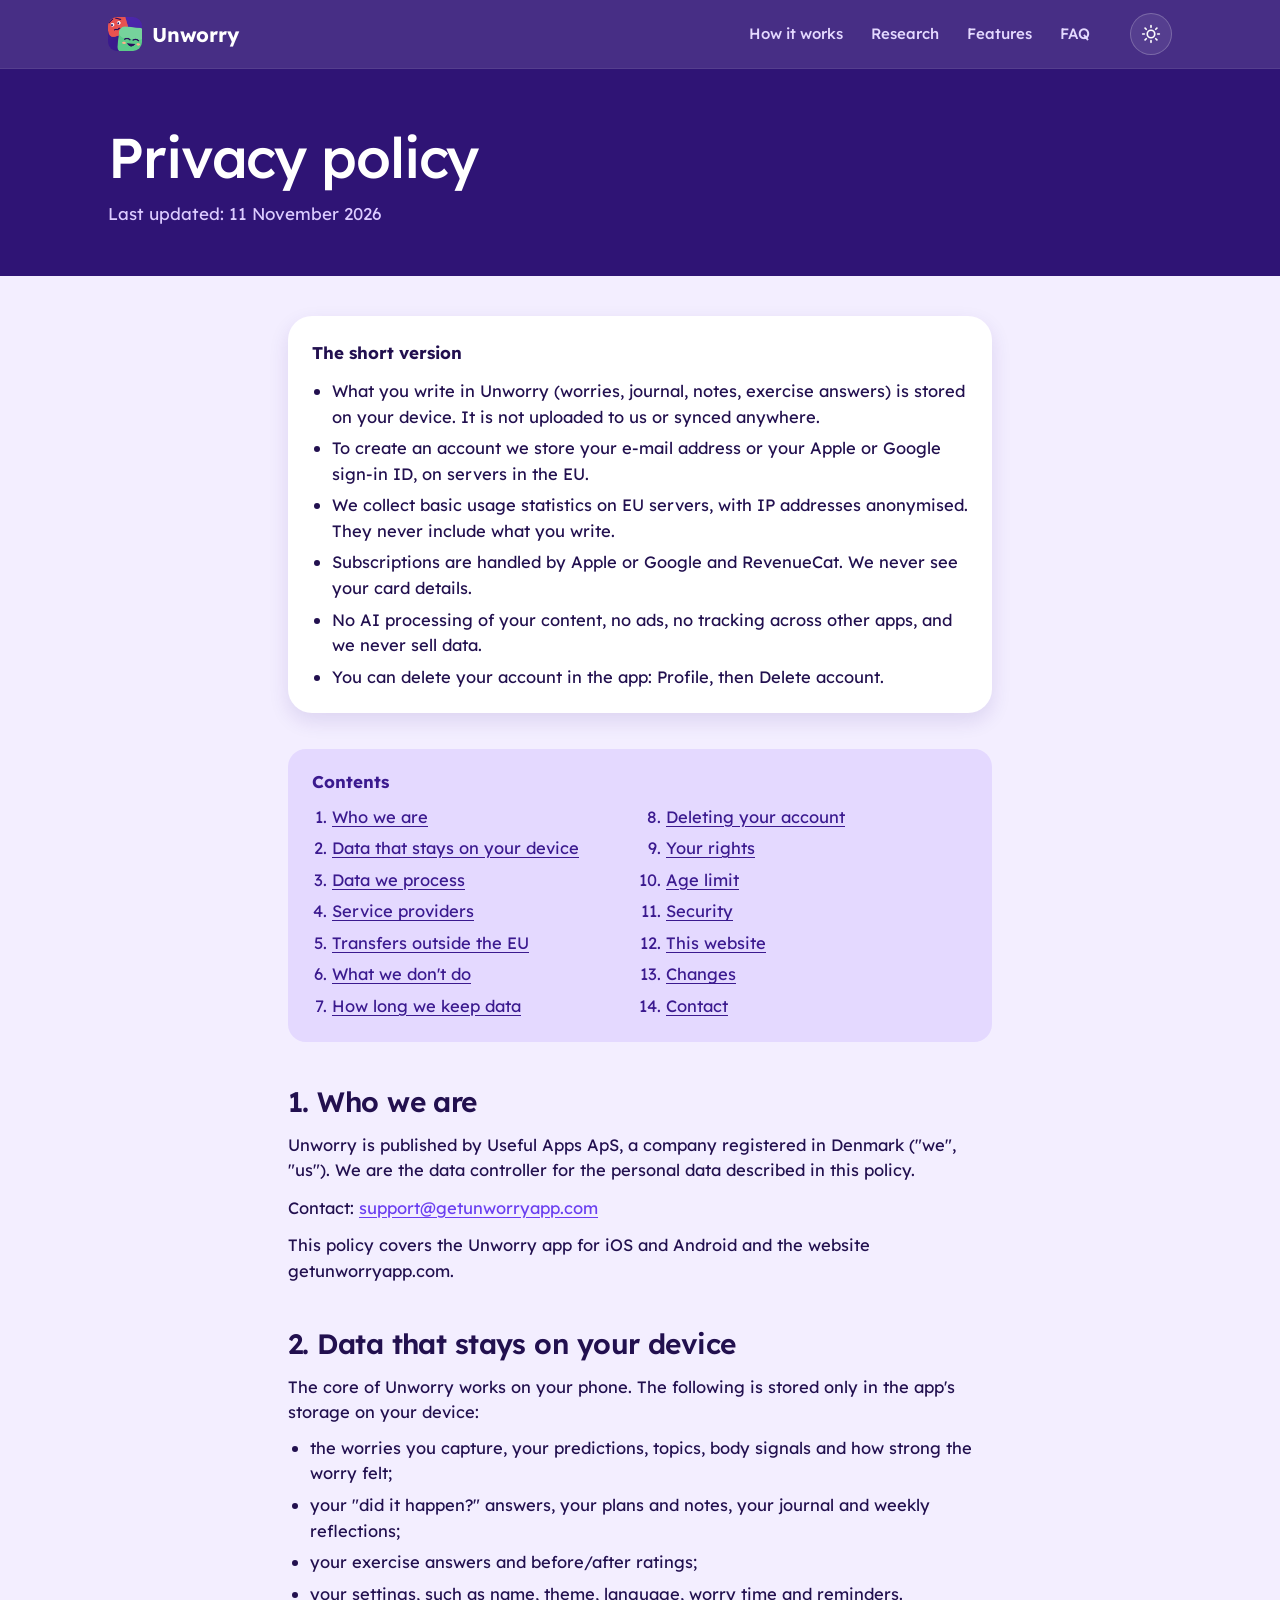
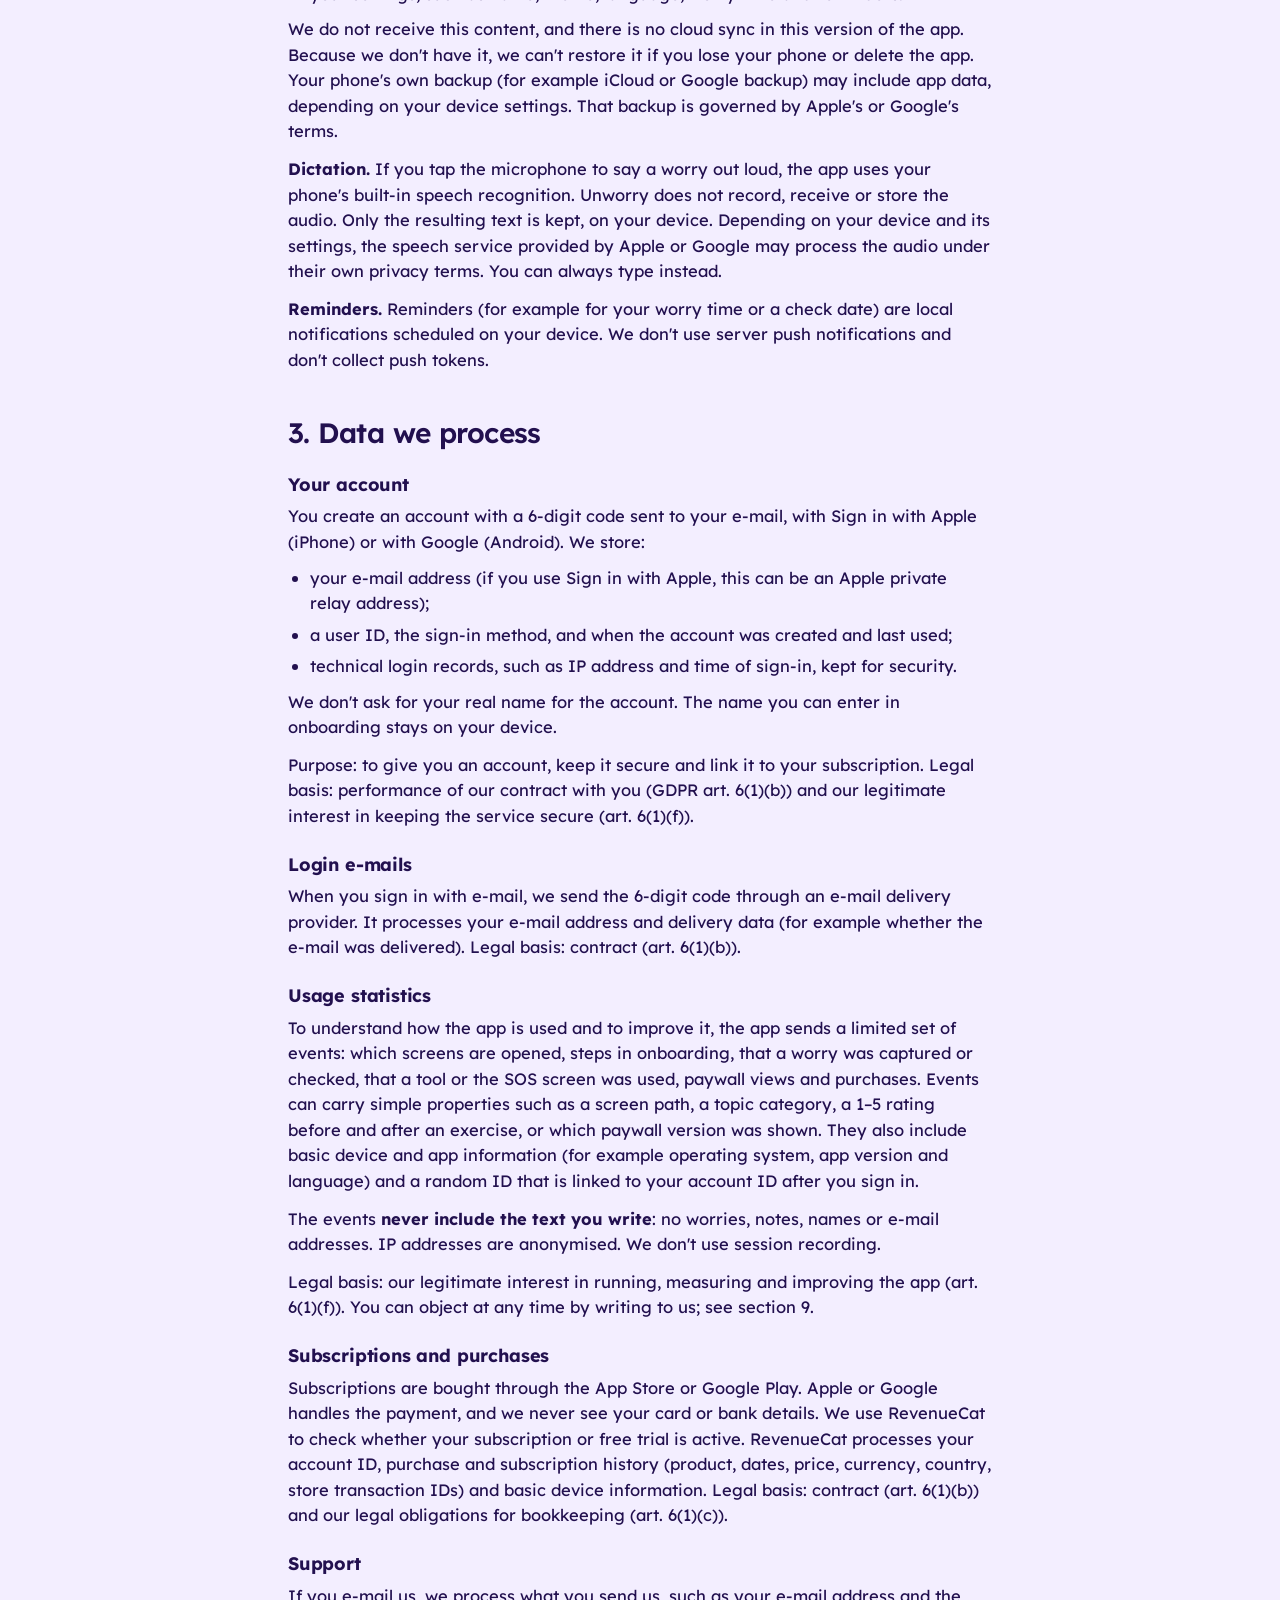
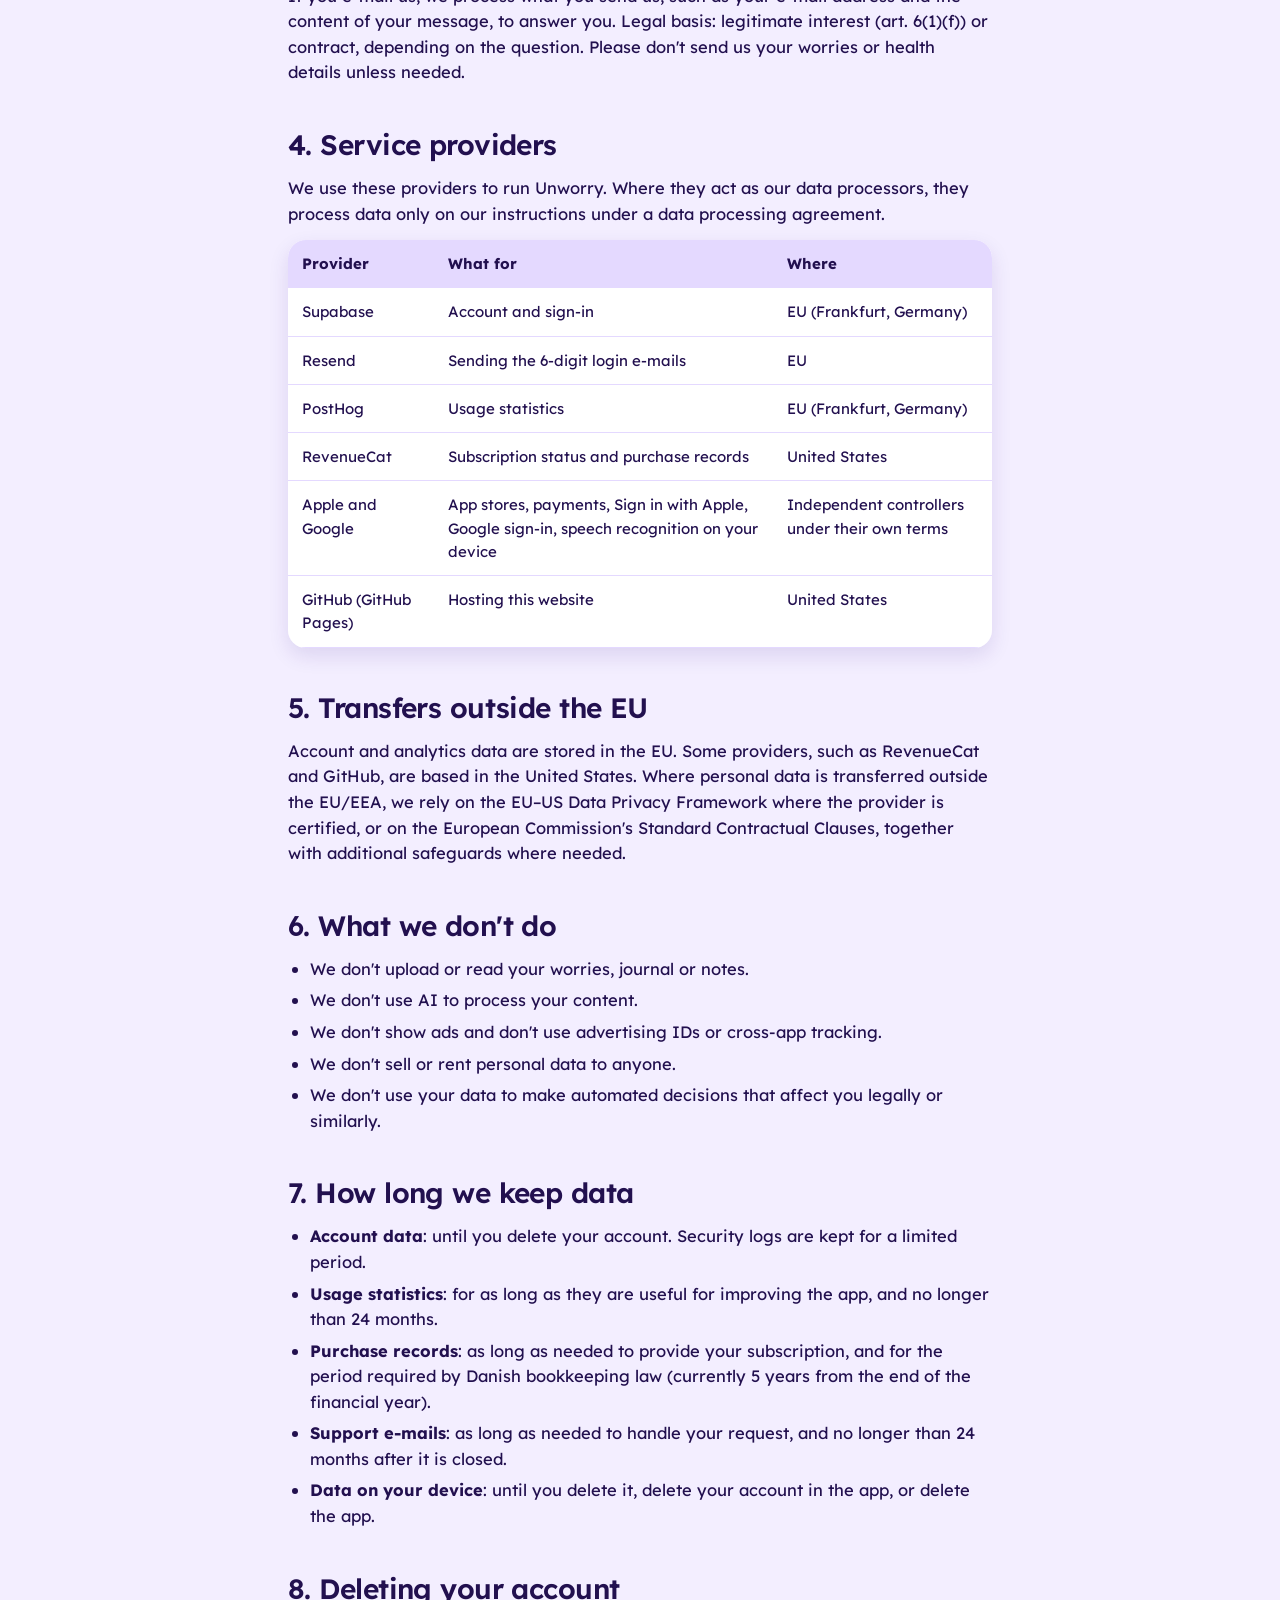
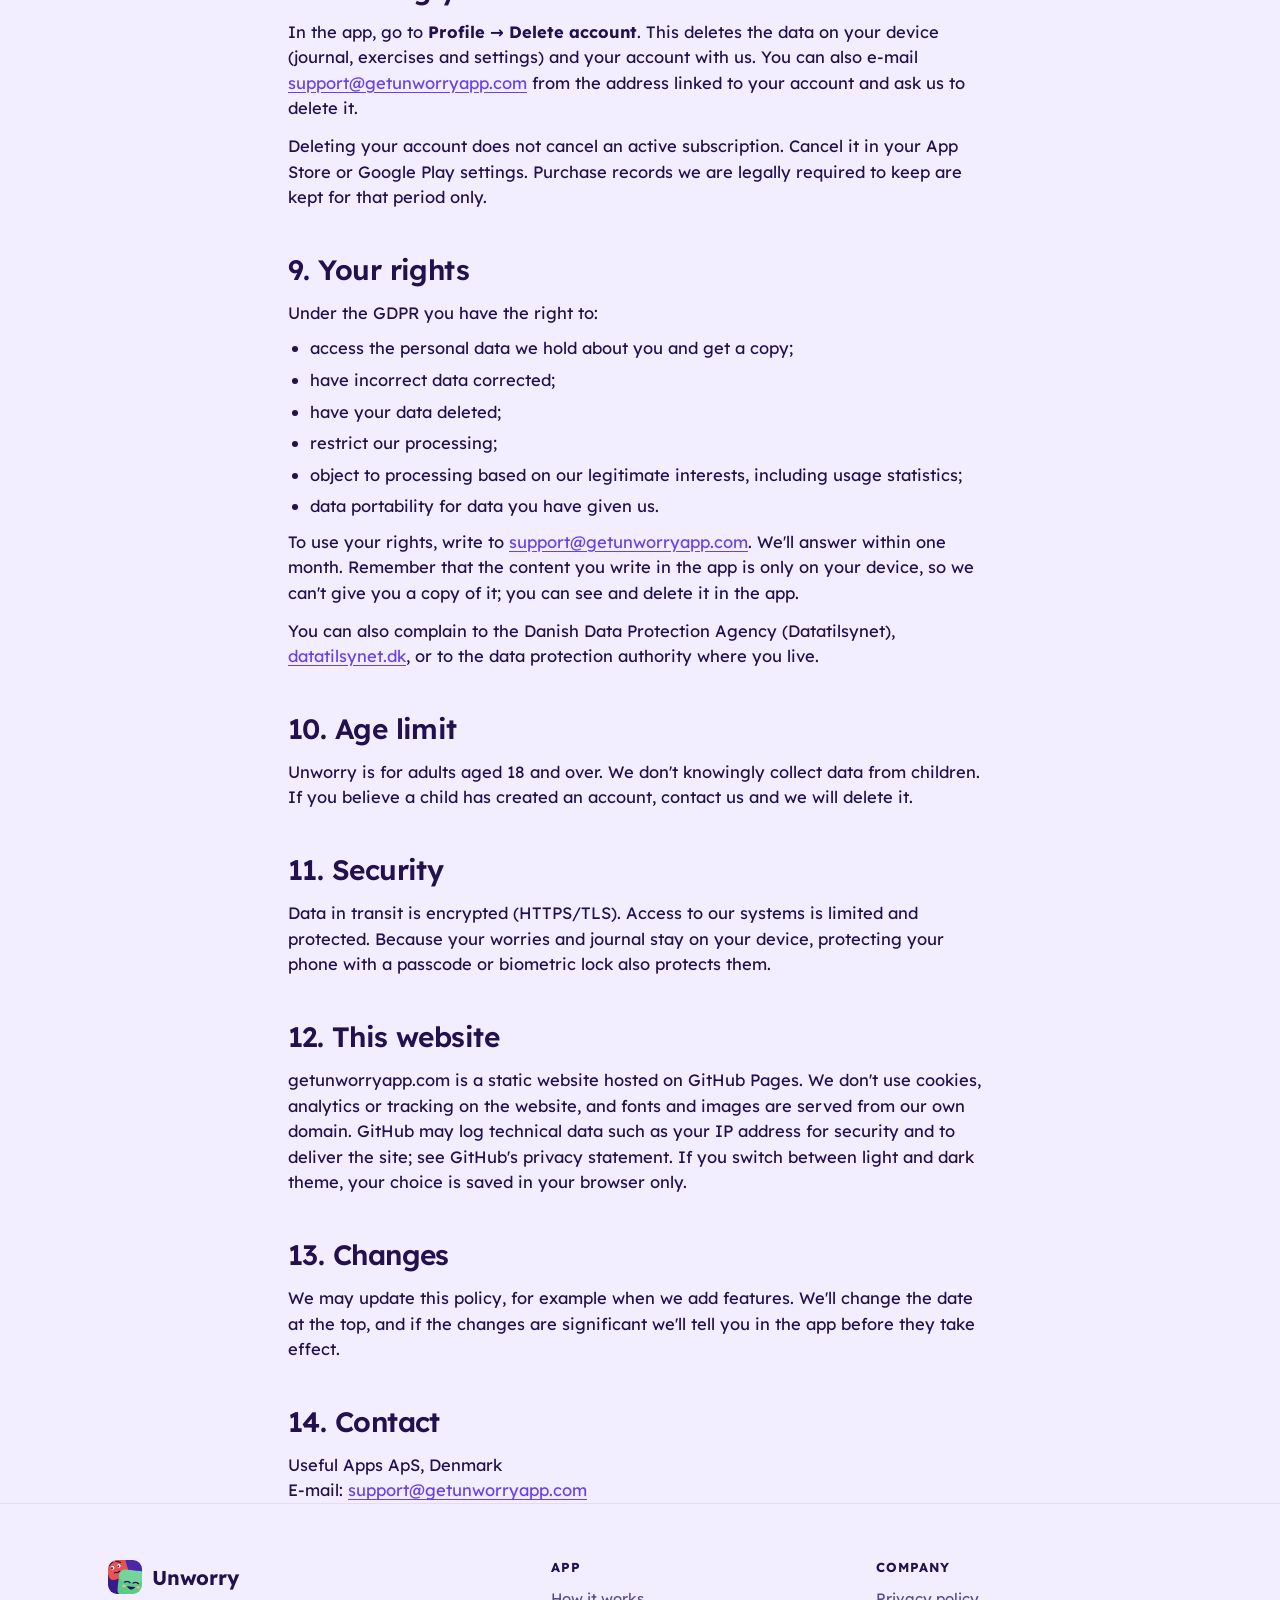
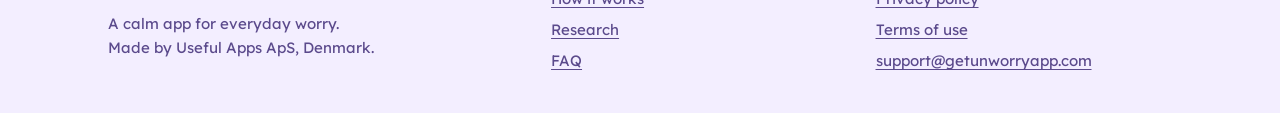
==== privacy/index.html @ 14608dab "Add Unworry website: landing page, privacy policy, terms and 404 Co-Authored-By: Claude Opus 5.5 <no" ====
<!doctype html>
<html lang="en">
<head>
<meta charset="utf-8">
<meta name="viewport" content="width=device-width, initial-scale=1, viewport-fit=cover">
<title>Privacy policy | Unworry</title>
<meta name="description" content="How Unworry handles your data: worries stay on your device, no AI processing, no ads, no selling data. EU hosting, GDPR rights and how to delete your account.">
<link rel="canonical" href="https://getunworryapp.com/privacy/">
<meta name="theme-color" content="#2F1475">
<meta name="color-scheme" content="light dark">
<meta property="og:type" content="article">
<meta property="og:site_name" content="Unworry">
<meta property="og:title" content="Unworry privacy policy">
<meta property="og:description" content="Your worries stay on your device. No AI processing, no ads, no selling data.">
<meta property="og:url" content="https://getunworryapp.com/privacy/">
<meta property="og:image" content="https://getunworryapp.com/assets/img/og.png">
<meta property="og:image:width" content="1200">
<meta property="og:image:height" content="630">
<meta name="twitter:card" content="summary_large_image">
<meta name="twitter:title" content="Unworry privacy policy">
<meta name="twitter:description" content="Your worries stay on your device. No AI processing, no ads, no selling data.">
<meta name="twitter:image" content="https://getunworryapp.com/assets/img/og.png">
<link rel="icon" href="/favicon.ico" sizes="any">
<link rel="icon" type="image/png" sizes="32x32" href="/favicon-32.png">
<link rel="apple-touch-icon" href="/apple-touch-icon.png">
<link rel="manifest" href="/site.webmanifest">
<link rel="preload" href="/assets/fonts/lexend-latin.woff2" as="font" type="font/woff2" crossorigin>
<link rel="stylesheet" href="/assets/css/site.css">
<script>try{var t=localStorage.getItem('theme');document.documentElement.setAttribute('data-theme',t||(matchMedia('(prefers-color-scheme: dark)').matches?'dark':'light'))}catch(e){}</script>
</head>
<body>
<!--
  NOTE FOR THE OWNER: This privacy policy was drafted from what the app's code does (November 2026).
  It is not legal advice. Have it reviewed by a lawyer before launch, and add the company's CVR number
  and postal address in section 1. Re-check it whenever data handling in the app changes.
-->
<a class="skip" href="#main">Skip to content</a>

<header class="site-header">
  <div class="wrap">
    <a class="brand" href="/" aria-label="Unworry home"><img src="/assets/img/icon-128.png" alt="" width="34" height="34">Unworry</a>
    <nav class="nav" aria-label="Main">
      <a href="/#how">How it works</a>
      <a href="/#research">Research</a>
      <a href="/#features">Features</a>
      <a href="/#faq">FAQ</a>
    </nav>
    <div class="header-actions">
      <button class="theme-toggle" type="button" aria-label="Switch theme" aria-pressed="false">
        <svg class="sun" viewBox="0 0 24 24" fill="none" stroke="currentColor" stroke-width="2" stroke-linecap="round" aria-hidden="true"><circle cx="12" cy="12" r="4.5"/><path d="M12 2v2M12 20v2M4.9 4.9l1.4 1.4M17.7 17.7l1.4 1.4M2 12h2M20 12h2M4.9 19.1l1.4-1.4M17.7 6.3l1.4-1.4"/></svg>
        <svg class="moon" viewBox="0 0 24 24" fill="none" stroke="currentColor" stroke-width="2" stroke-linecap="round" stroke-linejoin="round" aria-hidden="true"><path d="M20 14.5A8 8 0 0 1 9.5 4a8 8 0 1 0 10.5 10.5z"/></svg>
      </button>
    </div>
  </div>
</header>

<main id="main">
<div class="legal-hero">
  <div class="wrap">
    <h1>Privacy policy</h1>
    <p>Last updated: 11 November 2026</p>
  </div>
</div>

<article class="wrap legal">
  <div class="summary">
    <strong>The short version</strong>
    <ul>
      <li>What you write in Unworry (worries, journal, notes, exercise answers) is stored on your device. It is not uploaded to us or synced anywhere.</li>
      <li>To create an account we store your e-mail address or your Apple or Google sign-in ID, on servers in the EU.</li>
      <li>We collect basic usage statistics on EU servers, with IP addresses anonymised. They never include what you write.</li>
      <li>Subscriptions are handled by Apple or Google and RevenueCat. We never see your card details.</li>
      <li>No AI processing of your content, no ads, no tracking across other apps, and we never sell data.</li>
      <li>You can delete your account in the app: Profile, then Delete account.</li>
    </ul>
  </div>

  <nav class="toc" aria-label="Contents">
    <strong>Contents</strong>
    <ol>
      <li><a href="#who">Who we are</a></li>
      <li><a href="#device">Data that stays on your device</a></li>
      <li><a href="#collect">Data we process</a></li>
      <li><a href="#providers">Service providers</a></li>
      <li><a href="#transfers">Transfers outside the EU</a></li>
      <li><a href="#notdo">What we don't do</a></li>
      <li><a href="#retention">How long we keep data</a></li>
      <li><a href="#delete">Deleting your account</a></li>
      <li><a href="#rights">Your rights</a></li>
      <li><a href="#age">Age limit</a></li>
      <li><a href="#security">Security</a></li>
      <li><a href="#website">This website</a></li>
      <li><a href="#changes">Changes</a></li>
      <li><a href="#contact">Contact</a></li>
    </ol>
  </nav>

  <h2 id="who">1. Who we are</h2>
  <p>Unworry is published by Useful Apps ApS, a company registered in Denmark ("we", "us"). We are the data controller for the personal data described in this policy.</p>
  <p>Contact: <a href="mailto:support@getunworryapp.com">support@getunworryapp.com</a></p>
  <p>This policy covers the Unworry app for iOS and Android and the website getunworryapp.com.</p>

  <h2 id="device">2. Data that stays on your device</h2>
  <p>The core of Unworry works on your phone. The following is stored only in the app's storage on your device:</p>
  <ul>
    <li>the worries you capture, your predictions, topics, body signals and how strong the worry felt;</li>
    <li>your "did it happen?" answers, your plans and notes, your journal and weekly reflections;</li>
    <li>your exercise answers and before/after ratings;</li>
    <li>your settings, such as name, theme, language, worry time and reminders.</li>
  </ul>
  <p>We do not receive this content, and there is no cloud sync in this version of the app. Because we don't have it, we can't restore it if you lose your phone or delete the app. Your phone's own backup (for example iCloud or Google backup) may include app data, depending on your device settings. That backup is governed by Apple's or Google's terms.</p>
  <p><strong>Dictation.</strong> If you tap the microphone to say a worry out loud, the app uses your phone's built-in speech recognition. Unworry does not record, receive or store the audio. Only the resulting text is kept, on your device. Depending on your device and its settings, the speech service provided by Apple or Google may process the audio under their own privacy terms. You can always type instead.</p>
  <p><strong>Reminders.</strong> Reminders (for example for your worry time or a check date) are local notifications scheduled on your device. We don't use server push notifications and don't collect push tokens.</p>

  <h2 id="collect">3. Data we process</h2>

  <h3>Your account</h3>
  <p>You create an account with a 6-digit code sent to your e-mail, with Sign in with Apple (iPhone) or with Google (Android). We store:</p>
  <ul>
    <li>your e-mail address (if you use Sign in with Apple, this can be an Apple private relay address);</li>
    <li>a user ID, the sign-in method, and when the account was created and last used;</li>
    <li>technical login records, such as IP address and time of sign-in, kept for security.</li>
  </ul>
  <p>We don't ask for your real name for the account. The name you can enter in onboarding stays on your device.</p>
  <p>Purpose: to give you an account, keep it secure and link it to your subscription. Legal basis: performance of our contract with you (GDPR art. 6(1)(b)) and our legitimate interest in keeping the service secure (art. 6(1)(f)).</p>

  <h3>Login e-mails</h3>
  <p>When you sign in with e-mail, we send the 6-digit code through an e-mail delivery provider. It processes your e-mail address and delivery data (for example whether the e-mail was delivered). Legal basis: contract (art. 6(1)(b)).</p>

  <h3>Usage statistics</h3>
  <p>To understand how the app is used and to improve it, the app sends a limited set of events: which screens are opened, steps in onboarding, that a worry was captured or checked, that a tool or the SOS screen was used, paywall views and purchases. Events can carry simple properties such as a screen path, a topic category, a 1–5 rating before and after an exercise, or which paywall version was shown. They also include basic device and app information (for example operating system, app version and language) and a random ID that is linked to your account ID after you sign in.</p>
  <p>The events <strong>never include the text you write</strong>: no worries, notes, names or e-mail addresses. IP addresses are anonymised. We don't use session recording.</p>
  <p>Legal basis: our legitimate interest in running, measuring and improving the app (art. 6(1)(f)). You can object at any time by writing to us; see section 9.</p>

  <h3>Subscriptions and purchases</h3>
  <p>Subscriptions are bought through the App Store or Google Play. Apple or Google handles the payment, and we never see your card or bank details. We use RevenueCat to check whether your subscription or free trial is active. RevenueCat processes your account ID, purchase and subscription history (product, dates, price, currency, country, store transaction IDs) and basic device information. Legal basis: contract (art. 6(1)(b)) and our legal obligations for bookkeeping (art. 6(1)(c)).</p>

  <h3>Support</h3>
  <p>If you e-mail us, we process what you send us, such as your e-mail address and the content of your message, to answer you. Legal basis: legitimate interest (art. 6(1)(f)) or contract, depending on the question. Please don't send us your worries or health details unless needed.</p>

  <h2 id="providers">4. Service providers</h2>
  <p>We use these providers to run Unworry. Where they act as our data processors, they process data only on our instructions under a data processing agreement.</p>
  <div class="table-scroll">
  <table>
    <thead><tr><th>Provider</th><th>What for</th><th>Where</th></tr></thead>
    <tbody>
      <tr><td>Supabase</td><td>Account and sign-in</td><td>EU (Frankfurt, Germany)</td></tr>
      <tr><td>Resend</td><td>Sending the 6-digit login e-mails</td><td>EU</td></tr>
      <tr><td>PostHog</td><td>Usage statistics</td><td>EU (Frankfurt, Germany)</td></tr>
      <tr><td>RevenueCat</td><td>Subscription status and purchase records</td><td>United States</td></tr>
      <tr><td>Apple and Google</td><td>App stores, payments, Sign in with Apple, Google sign-in, speech recognition on your device</td><td>Independent controllers under their own terms</td></tr>
      <tr><td>GitHub (GitHub Pages)</td><td>Hosting this website</td><td>United States</td></tr>
    </tbody>
  </table>
  </div>

  <h2 id="transfers">5. Transfers outside the EU</h2>
  <p>Account and analytics data are stored in the EU. Some providers, such as RevenueCat and GitHub, are based in the United States. Where personal data is transferred outside the EU/EEA, we rely on the EU–US Data Privacy Framework where the provider is certified, or on the European Commission's Standard Contractual Clauses, together with additional safeguards where needed.</p>

  <h2 id="notdo">6. What we don't do</h2>
  <ul>
    <li>We don't upload or read your worries, journal or notes.</li>
    <li>We don't use AI to process your content.</li>
    <li>We don't show ads and don't use advertising IDs or cross-app tracking.</li>
    <li>We don't sell or rent personal data to anyone.</li>
    <li>We don't use your data to make automated decisions that affect you legally or similarly.</li>
  </ul>

  <h2 id="retention">7. How long we keep data</h2>
  <ul>
    <li><strong>Account data</strong>: until you delete your account. Security logs are kept for a limited period.</li>
    <li><strong>Usage statistics</strong>: for as long as they are useful for improving the app, and no longer than 24 months.</li>
    <li><strong>Purchase records</strong>: as long as needed to provide your subscription, and for the period required by Danish bookkeeping law (currently 5 years from the end of the financial year).</li>
    <li><strong>Support e-mails</strong>: as long as needed to handle your request, and no longer than 24 months after it is closed.</li>
    <li><strong>Data on your device</strong>: until you delete it, delete your account in the app, or delete the app.</li>
  </ul>

  <h2 id="delete">8. Deleting your account</h2>
  <p>In the app, go to <strong>Profile → Delete account</strong>. This deletes the data on your device (journal, exercises and settings) and your account with us. You can also e-mail <a href="mailto:support@getunworryapp.com">support@getunworryapp.com</a> from the address linked to your account and ask us to delete it.</p>
  <p>Deleting your account does not cancel an active subscription. Cancel it in your App Store or Google Play settings. Purchase records we are legally required to keep are kept for that period only.</p>

  <h2 id="rights">9. Your rights</h2>
  <p>Under the GDPR you have the right to:</p>
  <ul>
    <li>access the personal data we hold about you and get a copy;</li>
    <li>have incorrect data corrected;</li>
    <li>have your data deleted;</li>
    <li>restrict our processing;</li>
    <li>object to processing based on our legitimate interests, including usage statistics;</li>
    <li>data portability for data you have given us.</li>
  </ul>
  <p>To use your rights, write to <a href="mailto:support@getunworryapp.com">support@getunworryapp.com</a>. We'll answer within one month. Remember that the content you write in the app is only on your device, so we can't give you a copy of it; you can see and delete it in the app.</p>
  <p>You can also complain to the Danish Data Protection Agency (Datatilsynet), <a href="https://www.datatilsynet.dk" rel="noopener">datatilsynet.dk</a>, or to the data protection authority where you live.</p>

  <h2 id="age">10. Age limit</h2>
  <p>Unworry is for adults aged 18 and over. We don't knowingly collect data from children. If you believe a child has created an account, contact us and we will delete it.</p>

  <h2 id="security">11. Security</h2>
  <p>Data in transit is encrypted (HTTPS/TLS). Access to our systems is limited and protected. Because your worries and journal stay on your device, protecting your phone with a passcode or biometric lock also protects them.</p>

  <h2 id="website">12. This website</h2>
  <p>getunworryapp.com is a static website hosted on GitHub Pages. We don't use cookies, analytics or tracking on the website, and fonts and images are served from our own domain. GitHub may log technical data such as your IP address for security and to deliver the site; see GitHub's privacy statement. If you switch between light and dark theme, your choice is saved in your browser only.</p>

  <h2 id="changes">13. Changes</h2>
  <p>We may update this policy, for example when we add features. We'll change the date at the top, and if the changes are significant we'll tell you in the app before they take effect.</p>

  <h2 id="contact">14. Contact</h2>
  <p>Useful Apps ApS, Denmark<br>E-mail: <a href="mailto:support@getunworryapp.com">support@getunworryapp.com</a></p>
</article>
</main>

<footer class="site-footer">
  <div class="wrap">
    <div class="footer-grid">
      <div>
        <a class="brand" href="/"><img src="/assets/img/icon-128.png" alt="" width="34" height="34" loading="lazy">Unworry</a>
        <p style="margin-top:12px">A calm app for everyday worry.<br>Made by Useful Apps ApS, Denmark.</p>
      </div>
      <div>
        <h2>App</h2>
        <ul>
          <li><a href="/#how">How it works</a></li>
          <li><a href="/#research">Research</a></li>
          <li><a href="/#faq">FAQ</a></li>
        </ul>
      </div>
      <div>
        <h2>Company</h2>
        <ul>
          <li><a href="/privacy/" aria-current="page">Privacy policy</a></li>
          <li><a href="/terms/">Terms of use</a></li>
          <li><a href="mailto:support@getunworryapp.com">support@getunworryapp.com</a></li>
        </ul>
      </div>
    </div>
  </div>
</footer>
<script src="/assets/js/site.js" defer></script>
</body>
</html>
---- assets/css/site.css ----
/* Unworry website. Tokens follow the app's design tokens (design/03-design-tokens.json). */
@font-face {
  font-family: 'Lexend';
  font-style: normal;
  font-weight: 400 800;
  font-display: swap;
  src: url('../fonts/lexend-latin.woff2') format('woff2');
}

:root {
  --sheet: #F3EEFF;
  --card: #FFFFFF;
  --text: #22104F;
  --muted: #5B4A8C;
  --chip: #E4D9FF;
  --chip-text: #3B1A8F;
  --line: #E4D9FF;
  --primary: #6A3FF0;
  --accent: #6A3FF0;
  --shadow: 0 8px 20px rgba(59, 26, 143, 0.12);
  --hero: #2F1475;
  --hero-c1: #3B1A8F;
  --hero-c2: #5A30C4;
  --lilac: #C7A6FF;
  --lilac-200: #DCCBFF;
  --yellow: #FFD54A;
  --yellow-ink: #2F1475;
  --green: #5CCB8A;
  --red: #F2564D;
  --orange: #FF9C6B;
  --blue: #8FD3F5;
  --pink: #F78FB3;
  --violet-soft: #B9A3F5;
  --teal: #7FD8C8;
  --radius: 24px;
  --radius-s: 18px;
  --wrap: 1120px;
  color-scheme: light;
}

@media (prefers-color-scheme: dark) {
  :root:not([data-theme="light"]) {
    --sheet: #150F2C;
    --card: #221A42;
    --text: #F1ECFF;
    --muted: #B3A8D6;
    --chip: #2E2459;
    --chip-text: #D9CCFF;
    --line: #342A63;
    --primary: #7B57F7;
    --accent: #C7A6FF;
    --shadow: 0 12px 24px rgba(0, 0, 0, 0.35);
    --hero: #110A24;
    --hero-c1: #1C1240;
    --hero-c2: #2A1B5C;
    color-scheme: dark;
  }
}
:root[data-theme="dark"] {
  --sheet: #150F2C;
  --card: #221A42;
  --text: #F1ECFF;
  --muted: #B3A8D6;
  --chip: #2E2459;
  --chip-text: #D9CCFF;
  --line: #342A63;
  --primary: #7B57F7;
  --accent: #C7A6FF;
  --shadow: 0 12px 24px rgba(0, 0, 0, 0.35);
  --hero: #110A24;
  --hero-c1: #1C1240;
  --hero-c2: #2A1B5C;
  color-scheme: dark;
}

*, *::before, *::after { box-sizing: border-box; }
html { -webkit-text-size-adjust: 100%; scroll-behavior: smooth; scroll-padding-top: 84px; }
@media (prefers-reduced-motion: reduce) { html { scroll-behavior: auto; } *, *::before, *::after { transition: none !important; animation: none !important; } }
body {
  margin: 0;
  font-family: 'Lexend', system-ui, -apple-system, 'Segoe UI', Roboto, sans-serif;
  font-size: 17px;
  line-height: 1.55;
  color: var(--text);
  background: var(--sheet);
  overflow-x: hidden;
}
img { max-width: 100%; height: auto; display: block; }
a { color: var(--accent); text-underline-offset: 3px; }
a:hover { text-decoration-thickness: 2px; }
:focus-visible { outline: 3px solid var(--yellow); outline-offset: 3px; border-radius: 6px; }
h1, h2, h3 { line-height: 1.15; letter-spacing: -0.02em; margin: 0; }
h1 { font-weight: 500; }
h2 { font-weight: 500; font-size: clamp(30px, 4.6vw, 46px); }
h3 { font-weight: 700; font-size: 19px; letter-spacing: -0.01em; }
p { margin: 0; }
.hl { color: var(--lilac); font-weight: 700; }
.wrap { width: 100%; max-width: var(--wrap); margin: 0 auto; padding: 0 16px; }
@media (min-width: 640px) { .wrap { padding: 0 28px; } }
.skip { position: absolute; left: -9999px; top: 8px; background: var(--yellow); color: var(--yellow-ink); padding: 10px 16px; border-radius: 999px; z-index: 100; font-weight: 700; }
.skip:focus { left: 8px; }
.eyebrow { font-size: 13px; font-weight: 700; letter-spacing: 0.08em; text-transform: uppercase; color: var(--accent); margin-bottom: 14px; }
.lead { font-size: clamp(17px, 2vw, 20px); color: var(--muted); }
.section { padding: 72px 0; }
@media (min-width: 900px) { .section { padding: 112px 0; } }
.section-head { max-width: 720px; margin-bottom: 40px; }
.section-head .lead { margin-top: 16px; }
.center { text-align: center; margin-left: auto; margin-right: auto; }

/* Header */
.site-header {
  position: sticky; top: 0; z-index: 50;
  background: color-mix(in srgb, var(--hero) 88%, transparent);
  -webkit-backdrop-filter: saturate(180%) blur(18px);
  backdrop-filter: saturate(180%) blur(18px);
  color: #fff;
  border-bottom: 1px solid rgba(255, 255, 255, 0.08);
}
.site-header .wrap { display: flex; align-items: center; gap: 16px; height: 68px; }
.brand { display: inline-flex; align-items: center; gap: 10px; color: #fff; text-decoration: none; font-weight: 700; font-size: 20px; letter-spacing: -0.01em; }
.brand img { width: 34px; height: 34px; border-radius: 9px; }
.nav { display: none; margin-left: auto; gap: 28px; }
.nav a { color: #E4D9FF; text-decoration: none; font-size: 15px; font-weight: 500; }
.nav a:hover { color: #fff; }
@media (min-width: 860px) { .nav { display: flex; } }
.header-actions { margin-left: auto; display: flex; align-items: center; gap: 10px; }
@media (min-width: 860px) { .header-actions { margin-left: 24px; } }
.theme-toggle {
  width: 42px; height: 42px; border-radius: 999px; border: 1px solid rgba(255, 255, 255, 0.22);
  background: rgba(255, 255, 255, 0.08); color: #fff; display: inline-grid; place-items: center; cursor: pointer;
  transition: background 0.2s;
}
.theme-toggle:hover { background: rgba(255, 255, 255, 0.16); }
.theme-toggle svg { width: 20px; height: 20px; }
.theme-toggle .moon { display: none; }
:root[data-theme="dark"] .theme-toggle .sun { display: none; }
:root[data-theme="dark"] .theme-toggle .moon { display: block; }
.btn-small {
  display: none; align-items: center; gap: 8px; padding: 10px 18px; border-radius: 999px;
  background: var(--yellow); color: var(--yellow-ink); font-weight: 700; font-size: 15px; text-decoration: none;
}
@media (min-width: 520px) { .btn-small { display: inline-flex; } }

/* Buttons */
.btn {
  display: inline-flex; align-items: center; justify-content: center; gap: 10px;
  min-height: 56px; padding: 0 28px; border-radius: 999px; font: inherit; font-weight: 700; font-size: 17px;
  text-decoration: none; cursor: pointer; border: 0; transition: transform 0.15s ease, box-shadow 0.15s ease;
}
.btn:hover { transform: translateY(-1px); }
.btn-yellow { background: var(--yellow); color: var(--yellow-ink); box-shadow: inset 0 -4px 0 rgba(120, 80, 0, 0.18), 0 10px 22px rgba(255, 213, 74, 0.28); }
.btn svg { width: 20px; height: 20px; }

/* Store badges (content comes from assets/js/site.js -> STORES) */
.stores { display: flex; flex-wrap: wrap; gap: 12px; align-items: center; }
.store {
  display: inline-flex; align-items: center; gap: 12px; min-height: 58px; padding: 8px 20px 8px 16px;
  border-radius: 16px; text-decoration: none; color: #fff; background: #0E0820; border: 1px solid rgba(255, 255, 255, 0.28);
}
.store { min-width: 208px; }
.store svg { width: 26px; height: 26px; flex: none; }
.store small { display: block; font-size: 11px; letter-spacing: 0.04em; text-transform: uppercase; opacity: 0.8; line-height: 1.2; }
.store strong { display: block; font-size: 18px; font-weight: 600; line-height: 1.2; }
.store[aria-disabled="true"] { cursor: default; }
.stores-note { font-size: 15px; color: #DCCBFF; margin-top: 14px; }

/* Hero */
.hero { background: var(--hero); color: #fff; position: relative; overflow: hidden; }
.hero::before, .hero::after { content: ""; position: absolute; border-radius: 50%; background: var(--hero-c1); pointer-events: none; }
.hero::before { width: 620px; height: 620px; right: -220px; top: -260px; }
.hero::after { width: 420px; height: 420px; left: -220px; bottom: -200px; }
.hero .wrap { position: relative; z-index: 1; display: grid; gap: 48px; padding-top: 56px; padding-bottom: 72px; }
@media (min-width: 960px) { .hero .wrap { grid-template-columns: 1.05fr 1fr; align-items: center; padding-top: 88px; padding-bottom: 112px; } }
.hero .eyebrow { color: var(--lilac); }
.hero h1 { font-size: clamp(42px, 7.4vw, 76px); line-height: 1.04; letter-spacing: -0.035em; }
.hero .lead { color: #DCCBFF; margin-top: 22px; max-width: 34em; }
.hero .stores { margin-top: 32px; }
.hero-visual { position: relative; min-height: 460px; display: flex; justify-content: center; }
.hero-photo { position: absolute; left: 0; top: 24px; width: 62%; aspect-ratio: 4 / 5; border-radius: 28px; overflow: hidden; box-shadow: 0 16px 30px rgba(10, 0, 40, 0.35); }
.hero-photo img { width: 100%; height: 100%; object-fit: cover; }
.hero-visual .phone { position: relative; margin-left: auto; margin-right: 4%; width: min(62%, 300px); }
@media (min-width: 960px) { .hero-visual { min-height: 600px; } }
.credit-chip { position: absolute; left: 8px; bottom: 8px; font-size: 10px; line-height: 1.5; color: #fff; background: rgba(0, 0, 0, 0.35); padding: 3px 8px; border-radius: 999px; text-decoration: none; }
.credit-chip:hover { background: rgba(0, 0, 0, 0.55); }

/* Phone frame */
.phone {
  border-radius: 44px; padding: 10px; background: #0E0820;
  box-shadow: 0 30px 60px rgba(10, 0, 40, 0.45), inset 0 0 0 2px rgba(255, 255, 255, 0.08);
}
.phone img { border-radius: 34px; width: 100%; aspect-ratio: 390 / 844; object-fit: cover; object-position: top; background: #F3EEFF; }
.phone .shot-dark { display: none; }
:root[data-theme="dark"] .phone .shot-light { display: none; }
:root[data-theme="dark"] .phone .shot-dark { display: block; }
@media (prefers-color-scheme: dark) {
  :root:not([data-theme]) .phone .shot-light { display: none; }
  :root:not([data-theme]) .phone .shot-dark { display: block; }
}

/* Recognition */
.familiar { display: grid; gap: 14px; }
@media (min-width: 760px) { .familiar { grid-template-columns: repeat(3, 1fr); gap: 20px; } }
.quote-card { background: var(--card); border-radius: var(--radius); padding: 26px; box-shadow: var(--shadow); display: flex; gap: 16px; align-items: flex-start; }
.quote-card p { font-size: 18px; font-weight: 500; }
.icon-tile { flex: none; width: 48px; height: 48px; border-radius: 15px; display: grid; place-items: center; color: #22104F; }
.icon-tile svg { width: 24px; height: 24px; }
.answer { margin-top: 36px; max-width: 760px; font-size: clamp(19px, 2.4vw, 24px); font-weight: 500; }

/* Steps */
.how { display: grid; gap: 48px; align-items: center; }
@media (min-width: 960px) { .how { grid-template-columns: 1.15fr 0.85fr; gap: 72px; } }
.steps { list-style: none; padding: 0; margin: 0; display: grid; gap: 14px; counter-reset: step; }
.step { background: var(--card); border-radius: var(--radius); padding: 22px 22px 22px 20px; box-shadow: var(--shadow); display: grid; grid-template-columns: 56px 1fr; gap: 16px; align-items: start; }
.step .icon-tile { width: 56px; height: 56px; border-radius: 17px; }
.step h3 { margin-bottom: 6px; }
.step h3 span { color: var(--accent); margin-right: 6px; }
.step p { color: var(--muted); font-size: 16px; }
.how .phone { width: min(320px, 82%); margin: 0 auto; }

/* Proof band */
.proof { position: relative; color: #fff; background: #22104F; overflow: hidden; }
.proof-bg { position: absolute; inset: 0; }
.proof-bg img { width: 100%; height: 100%; object-fit: cover; opacity: 0.38; }
.proof-bg::after { content: ""; position: absolute; inset: 0; background: linear-gradient(90deg, rgba(34, 16, 79, 0.95) 0%, rgba(34, 16, 79, 0.75) 60%, rgba(34, 16, 79, 0.5) 100%); }
.proof .wrap { position: relative; padding-top: 88px; padding-bottom: 88px; }
.proof .big-stat { font-size: clamp(88px, 18vw, 180px); font-weight: 700; line-height: 0.9; letter-spacing: -0.05em; color: var(--green); }
.proof h2 { margin-top: 18px; max-width: 18em; }
.proof p { margin-top: 18px; max-width: 40em; color: #E4D9FF; font-size: 18px; }
.cite { display: block; margin-top: 18px; font-size: 14px; color: #DCCBFF; font-style: normal; }
.proof .credit-chip { left: auto; right: 12px; bottom: 12px; }

/* Research */
.research { display: grid; gap: 16px; }
@media (min-width: 700px) { .research { grid-template-columns: repeat(2, 1fr); gap: 20px; } }
@media (min-width: 1040px) { .research { grid-template-columns: repeat(3, 1fr); } }
.r-card { background: var(--card); border-radius: var(--radius); padding: 26px; box-shadow: var(--shadow); display: flex; flex-direction: column; gap: 12px; }
.r-card .tag { align-self: flex-start; font-size: 13px; font-weight: 700; padding: 5px 12px; border-radius: 999px; color: #22104F; }
.r-card p { color: var(--muted); font-size: 16px; }
.r-card cite { margin-top: auto; padding-top: 10px; border-top: 1px solid var(--line); font-style: normal; font-size: 13px; color: var(--muted); }
.honest { margin-top: 28px; background: var(--chip); color: var(--chip-text); border-radius: var(--radius-s); padding: 18px 22px; font-size: 16px; max-width: 820px; }

/* Features */
.features { display: grid; gap: 16px; }
@media (min-width: 700px) { .features { grid-template-columns: repeat(2, 1fr); gap: 20px; } }
@media (min-width: 1040px) { .features { grid-template-columns: repeat(3, 1fr); } }
.f-card { background: var(--card); border-radius: var(--radius); padding: 26px; box-shadow: var(--shadow); }
.f-card .icon-tile { margin-bottom: 18px; }
.f-card h3 { margin-bottom: 8px; }
.f-card p { color: var(--muted); font-size: 16px; }
.f-wide { display: grid; gap: 0; padding: 0; overflow: hidden; }
@media (min-width: 700px) { .f-wide { grid-column: span 2; grid-template-columns: 1fr 1fr; } }
.f-wide .f-body { padding: 26px; }
.f-wide .f-img { position: relative; min-height: 220px; }
.f-wide .f-img img { position: absolute; inset: 0; width: 100%; height: 100%; object-fit: cover; }
.sos-row { margin-top: 56px; display: grid; gap: 40px; align-items: center; }
@media (min-width: 900px) { .sos-row { grid-template-columns: 0.8fr 1.2fr; gap: 72px; } }
.sos-row .phone { width: min(300px, 78%); margin: 0 auto; }
.sos-list { list-style: none; padding: 0; margin: 22px 0 0; display: grid; gap: 12px; }
.sos-list li { display: flex; gap: 14px; align-items: center; background: var(--card); border-radius: var(--radius-s); padding: 14px 16px; box-shadow: var(--shadow); font-weight: 500; }
.sos-list .icon-tile { width: 40px; height: 40px; border-radius: 13px; }
.sos-list .icon-tile svg { width: 20px; height: 20px; }

/* Privacy band */
.privacy-band { background: var(--card); border-radius: 30px; padding: 32px 24px; box-shadow: var(--shadow); display: grid; gap: 28px; }
@media (min-width: 900px) { .privacy-band { grid-template-columns: 1fr 1.2fr; padding: 56px; align-items: center; } }
.checks { list-style: none; padding: 0; margin: 0; display: grid; gap: 14px; }
.checks li { display: flex; gap: 12px; align-items: flex-start; font-size: 16px; }
.checks svg { flex: none; width: 24px; height: 24px; color: var(--green); margin-top: 1px; }

/* FAQ */
.faq { max-width: 820px; display: grid; gap: 12px; }
.faq details { background: var(--card); border-radius: var(--radius-s); box-shadow: var(--shadow); }
.faq summary { cursor: pointer; list-style: none; padding: 20px 56px 20px 22px; font-weight: 600; font-size: 17px; position: relative; }
.faq summary::-webkit-details-marker { display: none; }
.faq summary::after { content: ""; position: absolute; right: 22px; top: 50%; width: 10px; height: 10px; border-right: 2.5px solid var(--accent); border-bottom: 2.5px solid var(--accent); transform: translateY(-70%) rotate(45deg); transition: transform 0.2s; }
.faq details[open] summary::after { transform: translateY(-30%) rotate(-135deg); }
.faq details > div { padding: 0 22px 22px; color: var(--muted); font-size: 16px; }
.faq details > div p + p { margin-top: 10px; }

/* Final CTA */
.cta-final { background: var(--hero); color: #fff; border-radius: 32px; padding: 48px 24px; text-align: center; position: relative; overflow: hidden; }
.cta-final::before { content: ""; position: absolute; width: 380px; height: 380px; border-radius: 50%; background: var(--hero-c1); right: -140px; top: -160px; }
.cta-final > * { position: relative; }
.cta-final img.app-icon { width: 88px; height: 88px; margin: 0 auto 22px; border-radius: 22px; }
.cta-final p.lead { color: #DCCBFF; margin: 16px auto 0; max-width: 34em; }
.cta-final .stores { justify-content: center; margin-top: 28px; }
.safety { margin-top: 28px; font-size: 15px; color: var(--muted); text-align: center; max-width: 720px; margin-left: auto; margin-right: auto; }

/* Footer */
.site-footer { padding: 56px 0 40px; border-top: 1px solid var(--line); margin-top: 0; font-size: 15px; color: var(--muted); }
.footer-grid { display: grid; gap: 28px; }
@media (min-width: 760px) { .footer-grid { grid-template-columns: 1.4fr 1fr 1fr; } }
.site-footer .brand { color: var(--text); }
.site-footer h2 { font-size: 13px; font-weight: 700; letter-spacing: 0.08em; text-transform: uppercase; color: var(--text); margin-bottom: 12px; }
.site-footer ul { list-style: none; padding: 0; margin: 0; display: grid; gap: 8px; }
.site-footer a { color: var(--muted); }
.site-footer a:hover { color: var(--text); }
.credits { margin-top: 32px; font-size: 13px; }

/* Legal pages */
.legal-hero { background: var(--hero); color: #fff; padding: 56px 0 48px; }
.legal-hero h1 { font-size: clamp(36px, 6vw, 56px); }
.legal-hero p { color: #DCCBFF; margin-top: 12px; }
.legal { max-width: 760px; padding-top: 40px; }
.legal .summary { background: var(--card); border-radius: var(--radius); padding: 24px; box-shadow: var(--shadow); margin-bottom: 36px; }
.legal .summary ul { margin: 12px 0 0; padding-left: 20px; }
.legal .summary li + li { margin-top: 6px; }
.legal h2 { font-size: clamp(22px, 3vw, 28px); font-weight: 600; margin: 44px 0 14px; }
.legal h3 { font-size: 18px; margin: 26px 0 8px; }
.legal p, .legal li { font-size: 16.5px; }
.legal p + p { margin-top: 12px; }
.legal ul { padding-left: 22px; margin: 10px 0; }
.legal li + li { margin-top: 6px; }
.legal .toc { background: var(--chip); color: var(--chip-text); border-radius: var(--radius-s); padding: 20px 24px; }
.legal .toc ol { margin: 8px 0 0; padding-left: 20px; columns: 1; }
@media (min-width: 640px) { .legal .toc ol { columns: 2; column-gap: 32px; } }
.legal .toc a { color: var(--chip-text); }
.table-scroll { overflow-x: auto; margin: 14px 0; border-radius: var(--radius-s); box-shadow: var(--shadow); }
.legal table { width: 100%; border-collapse: collapse; background: var(--card); font-size: 15px; min-width: 560px; }
.legal th, .legal td { text-align: left; padding: 12px 14px; border-bottom: 1px solid var(--line); vertical-align: top; }
.legal th { font-weight: 700; color: var(--text); background: var(--chip); }
.legal .callout { background: var(--card); border-left: 4px solid var(--red); border-radius: 12px; padding: 16px 18px; margin: 16px 0; box-shadow: var(--shadow); }

/* 404 */
.notfound { min-height: 70vh; display: grid; place-items: center; text-align: center; padding: 64px 0; }
.notfound img { width: 140px; margin: 0 auto 24px; }
.notfound h1 { font-size: clamp(34px, 6vw, 52px); }
.notfound p { color: var(--muted); margin: 14px auto 28px; max-width: 30em; }
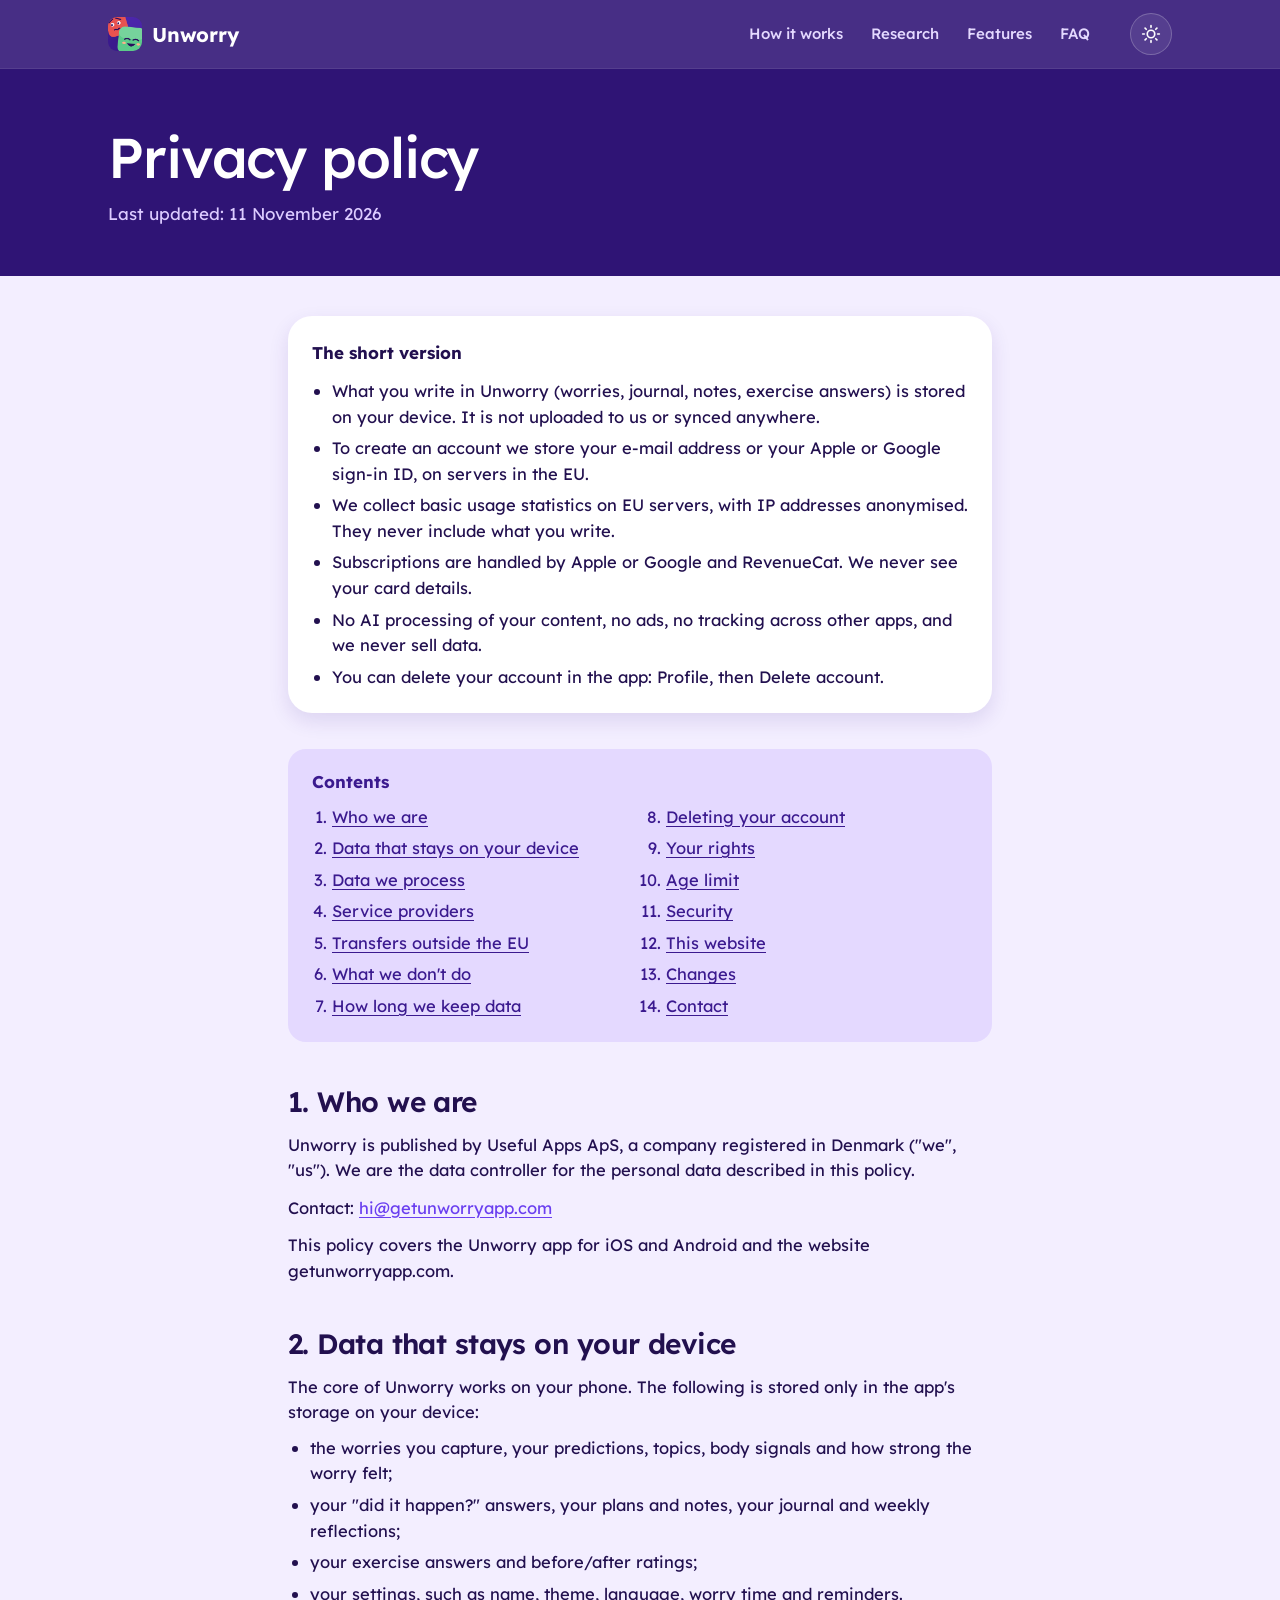
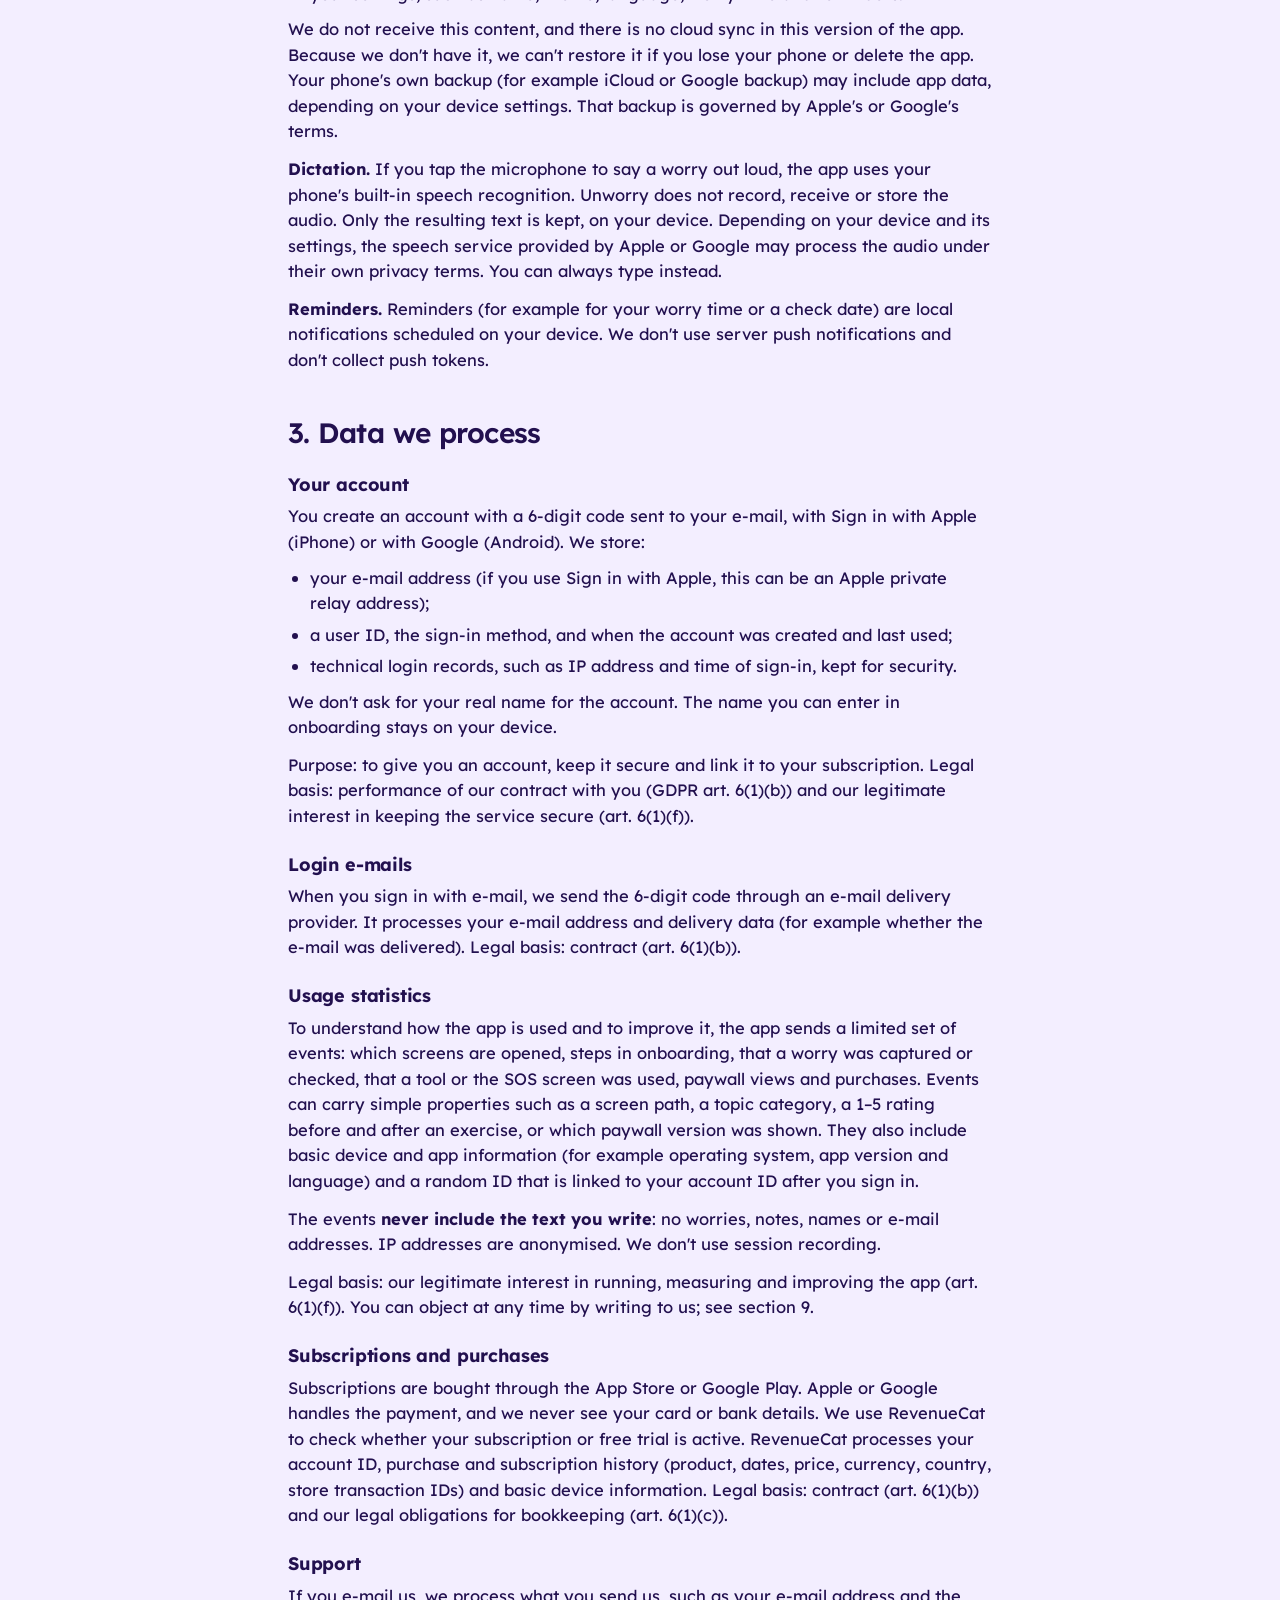
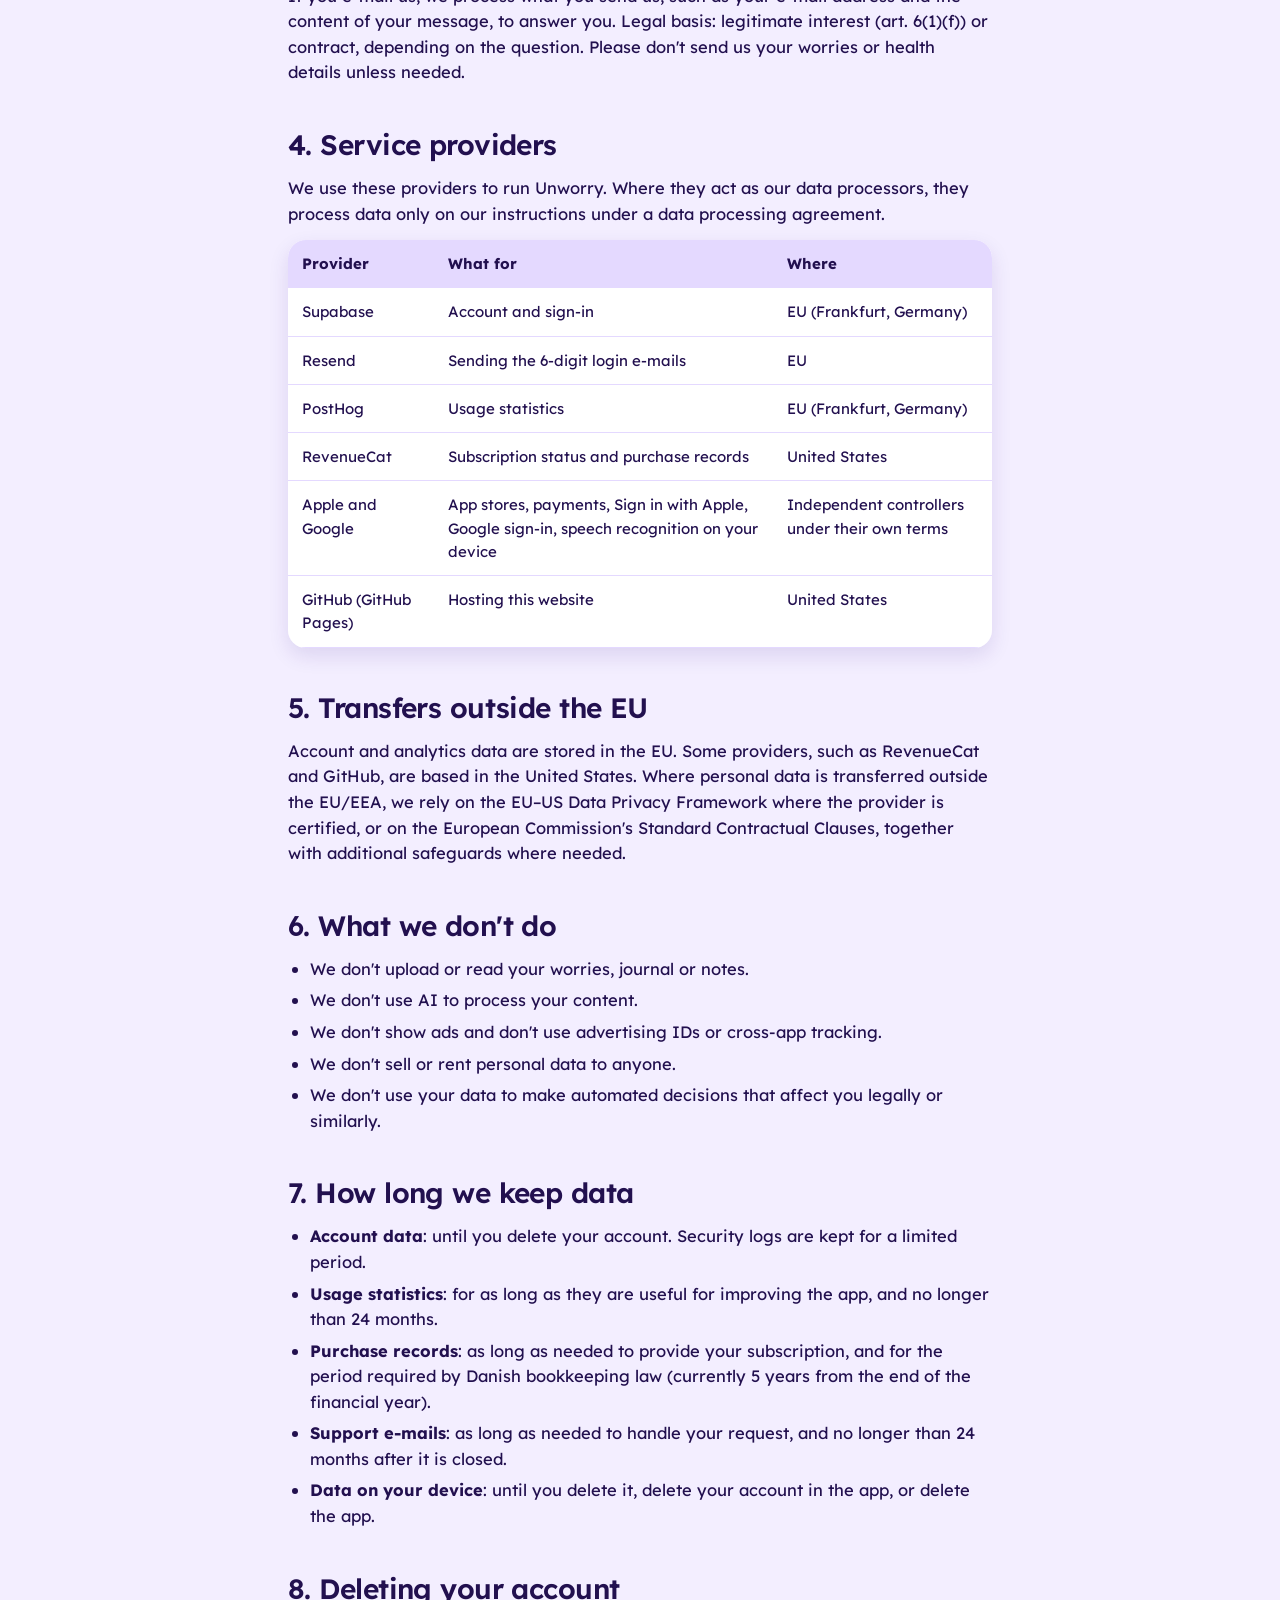
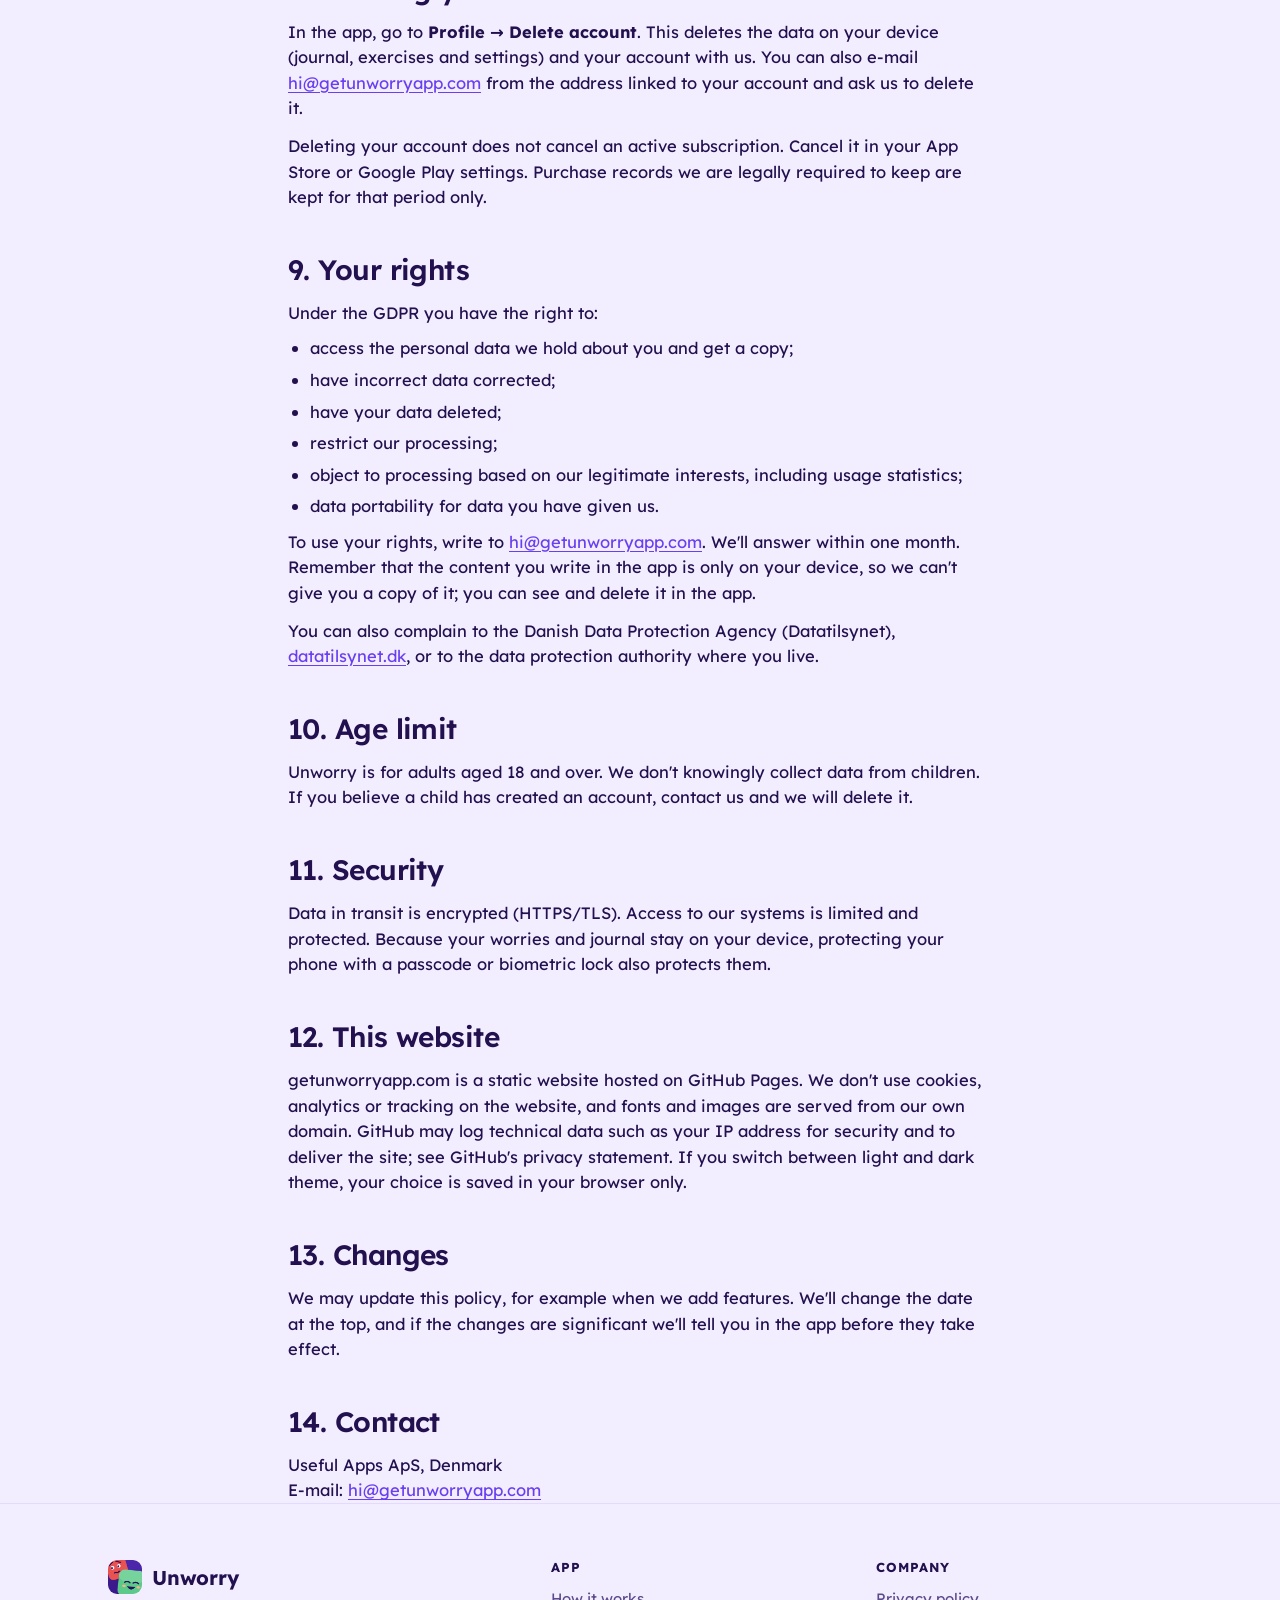
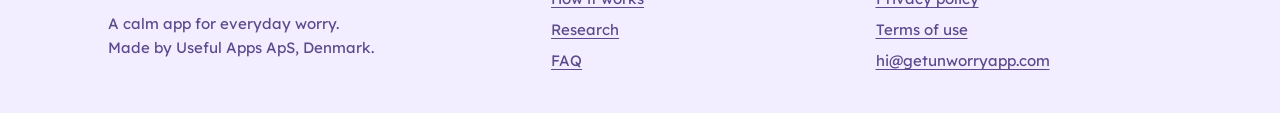
==== commit 1c1db95f: "Contact address is hi@getunworryapp.com Co-Authored-By: Claude Opus 5.5 <noreply@anthropic.com>" ====
--- a/privacy/index.html
+++ b/privacy/index.html
@@ -97,7 +97,7 @@
 
   <h2 id="who">1. Who we are</h2>
   <p>Unworry is published by Useful Apps ApS, a company registered in Denmark ("we", "us"). We are the data controller for the personal data described in this policy.</p>
-  <p>Contact: <a href="mailto:support@getunworryapp.com">support@getunworryapp.com</a></p>
+  <p>Contact: <a href="mailto:hi@getunworryapp.com">hi@getunworryapp.com</a></p>
   <p>This policy covers the Unworry app for iOS and Android and the website getunworryapp.com.</p>
 
   <h2 id="device">2. Data that stays on your device</h2>
@@ -176,7 +176,7 @@
   </ul>
 
   <h2 id="delete">8. Deleting your account</h2>
-  <p>In the app, go to <strong>Profile → Delete account</strong>. This deletes the data on your device (journal, exercises and settings) and your account with us. You can also e-mail <a href="mailto:support@getunworryapp.com">support@getunworryapp.com</a> from the address linked to your account and ask us to delete it.</p>
+  <p>In the app, go to <strong>Profile → Delete account</strong>. This deletes the data on your device (journal, exercises and settings) and your account with us. You can also e-mail <a href="mailto:hi@getunworryapp.com">hi@getunworryapp.com</a> from the address linked to your account and ask us to delete it.</p>
   <p>Deleting your account does not cancel an active subscription. Cancel it in your App Store or Google Play settings. Purchase records we are legally required to keep are kept for that period only.</p>
 
   <h2 id="rights">9. Your rights</h2>
@@ -189,7 +189,7 @@
     <li>object to processing based on our legitimate interests, including usage statistics;</li>
     <li>data portability for data you have given us.</li>
   </ul>
-  <p>To use your rights, write to <a href="mailto:support@getunworryapp.com">support@getunworryapp.com</a>. We'll answer within one month. Remember that the content you write in the app is only on your device, so we can't give you a copy of it; you can see and delete it in the app.</p>
+  <p>To use your rights, write to <a href="mailto:hi@getunworryapp.com">hi@getunworryapp.com</a>. We'll answer within one month. Remember that the content you write in the app is only on your device, so we can't give you a copy of it; you can see and delete it in the app.</p>
   <p>You can also complain to the Danish Data Protection Agency (Datatilsynet), <a href="https://www.datatilsynet.dk" rel="noopener">datatilsynet.dk</a>, or to the data protection authority where you live.</p>
 
   <h2 id="age">10. Age limit</h2>
@@ -205,7 +205,7 @@
   <p>We may update this policy, for example when we add features. We'll change the date at the top, and if the changes are significant we'll tell you in the app before they take effect.</p>
 
   <h2 id="contact">14. Contact</h2>
-  <p>Useful Apps ApS, Denmark<br>E-mail: <a href="mailto:support@getunworryapp.com">support@getunworryapp.com</a></p>
+  <p>Useful Apps ApS, Denmark<br>E-mail: <a href="mailto:hi@getunworryapp.com">hi@getunworryapp.com</a></p>
 </article>
 </main>
 
@@ -229,7 +229,7 @@
         <ul>
           <li><a href="/privacy/" aria-current="page">Privacy policy</a></li>
           <li><a href="/terms/">Terms of use</a></li>
-          <li><a href="mailto:support@getunworryapp.com">support@getunworryapp.com</a></li>
+          <li><a href="mailto:hi@getunworryapp.com">hi@getunworryapp.com</a></li>
         </ul>
       </div>
     </div>
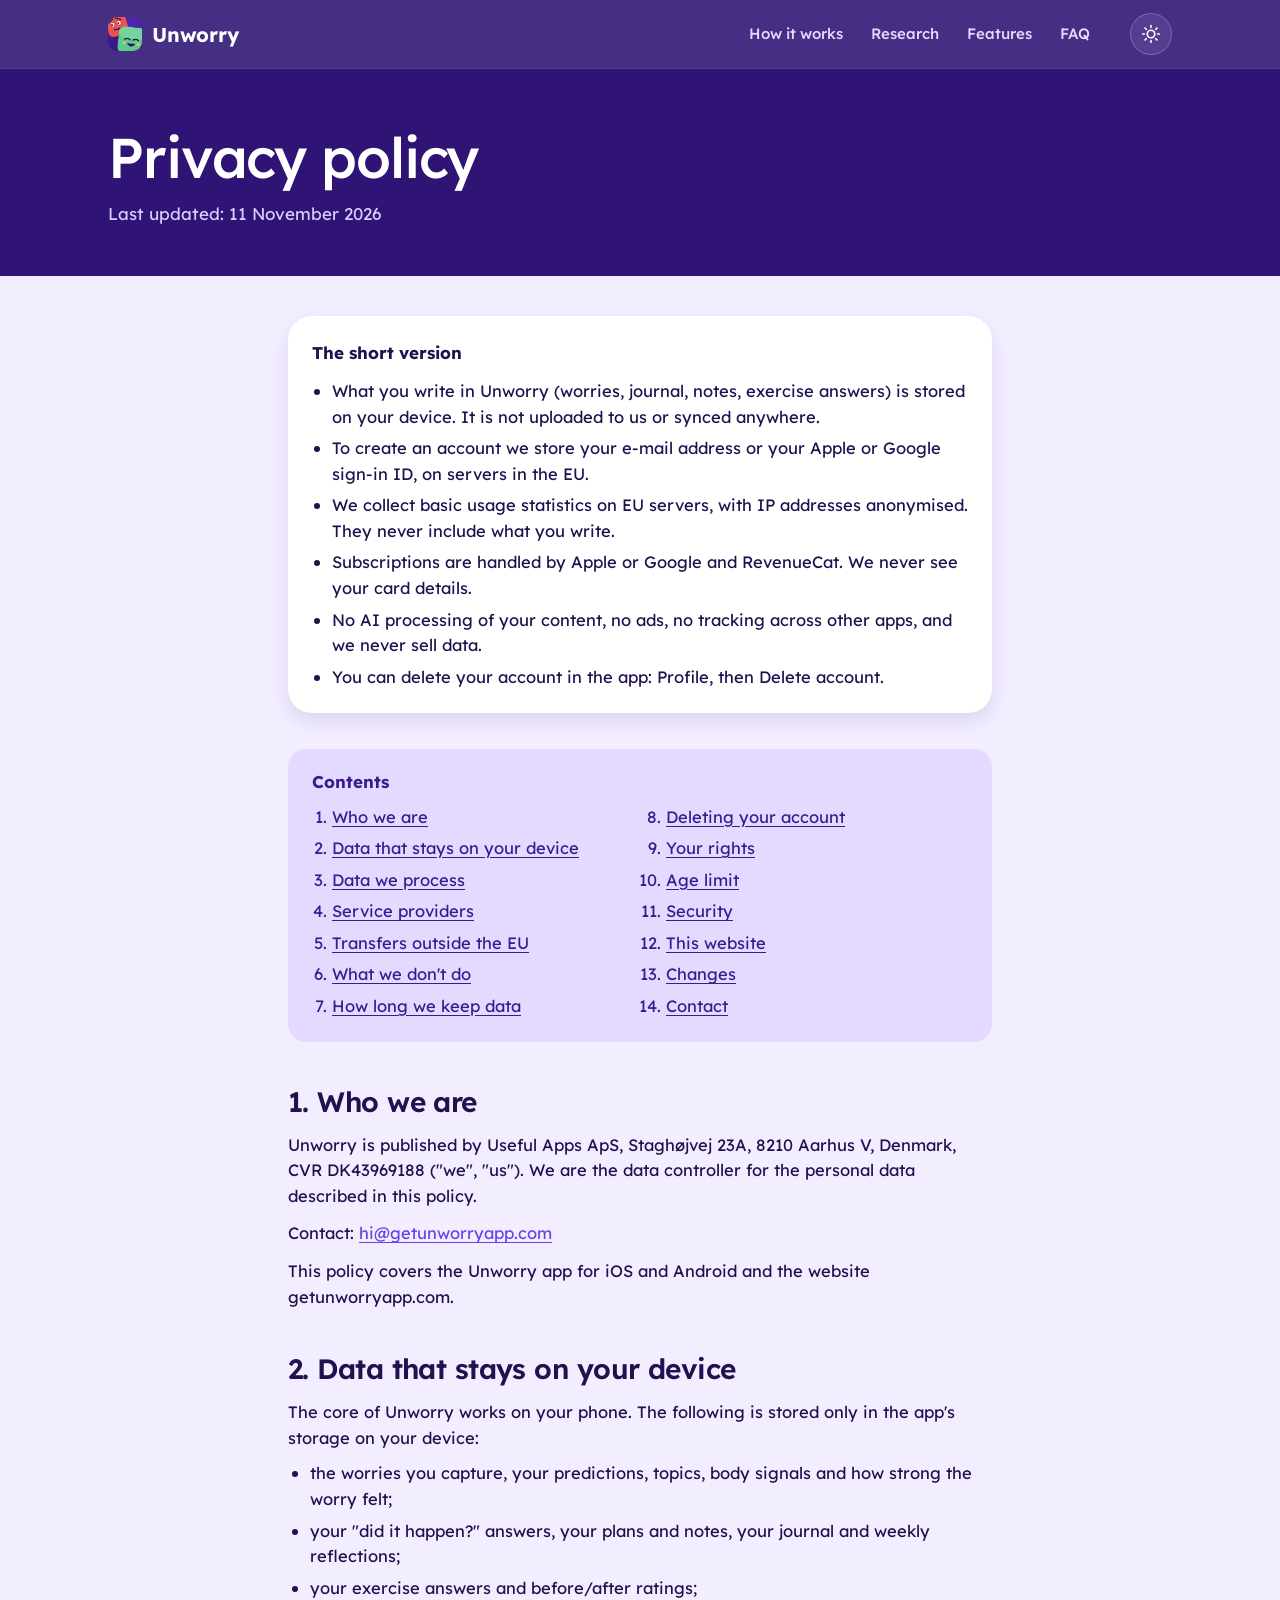
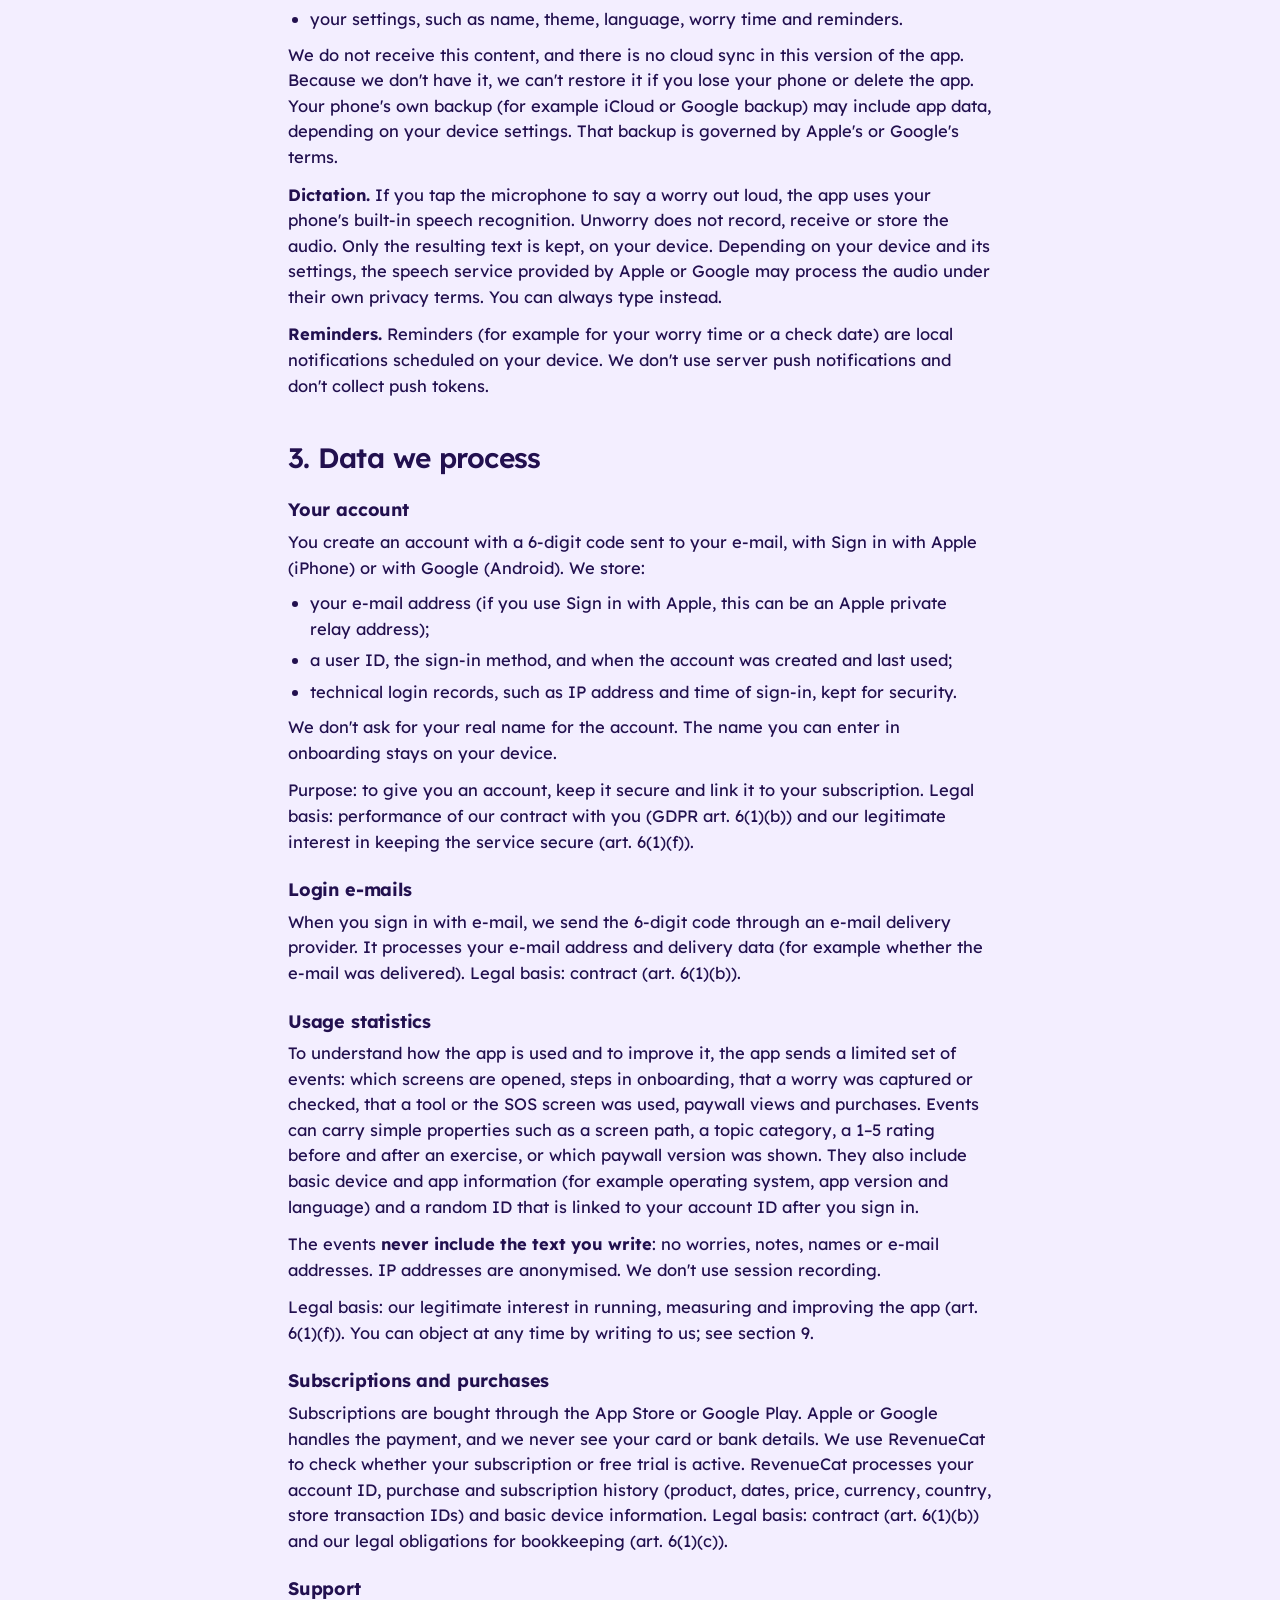
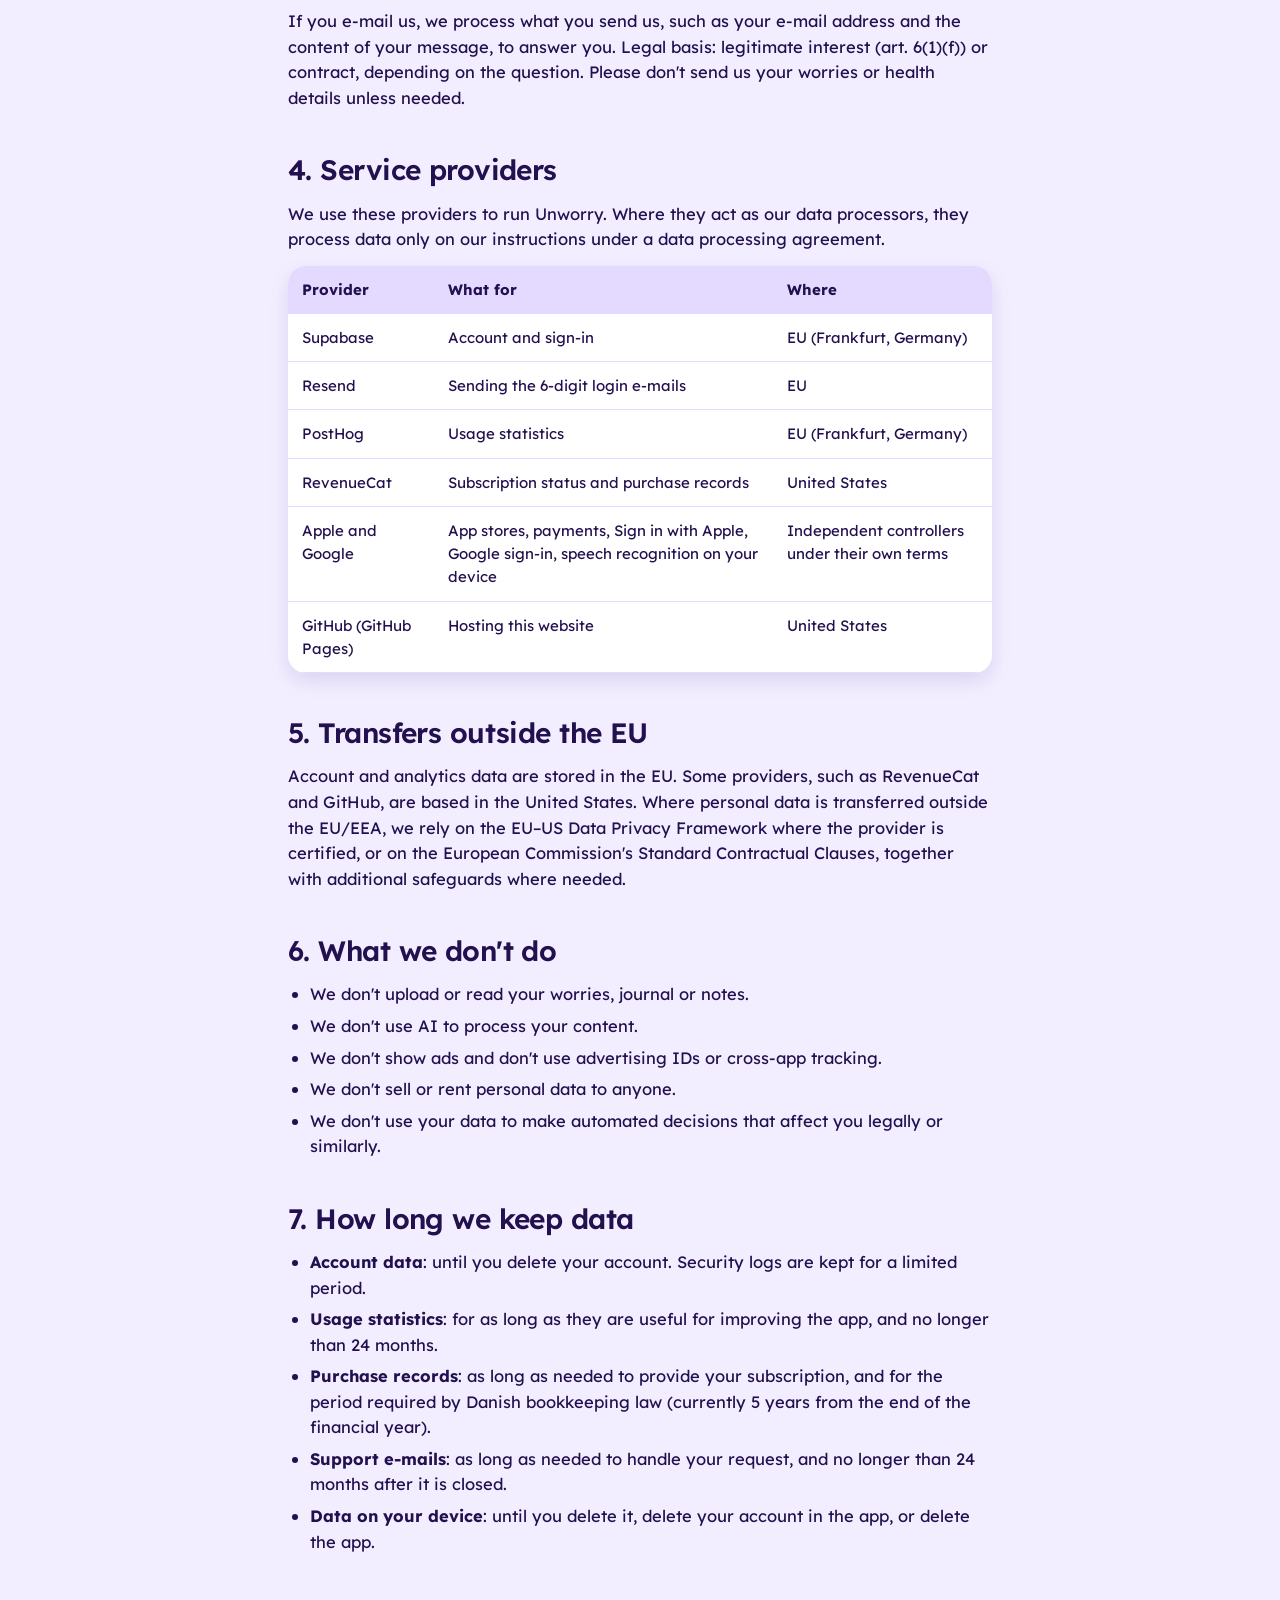
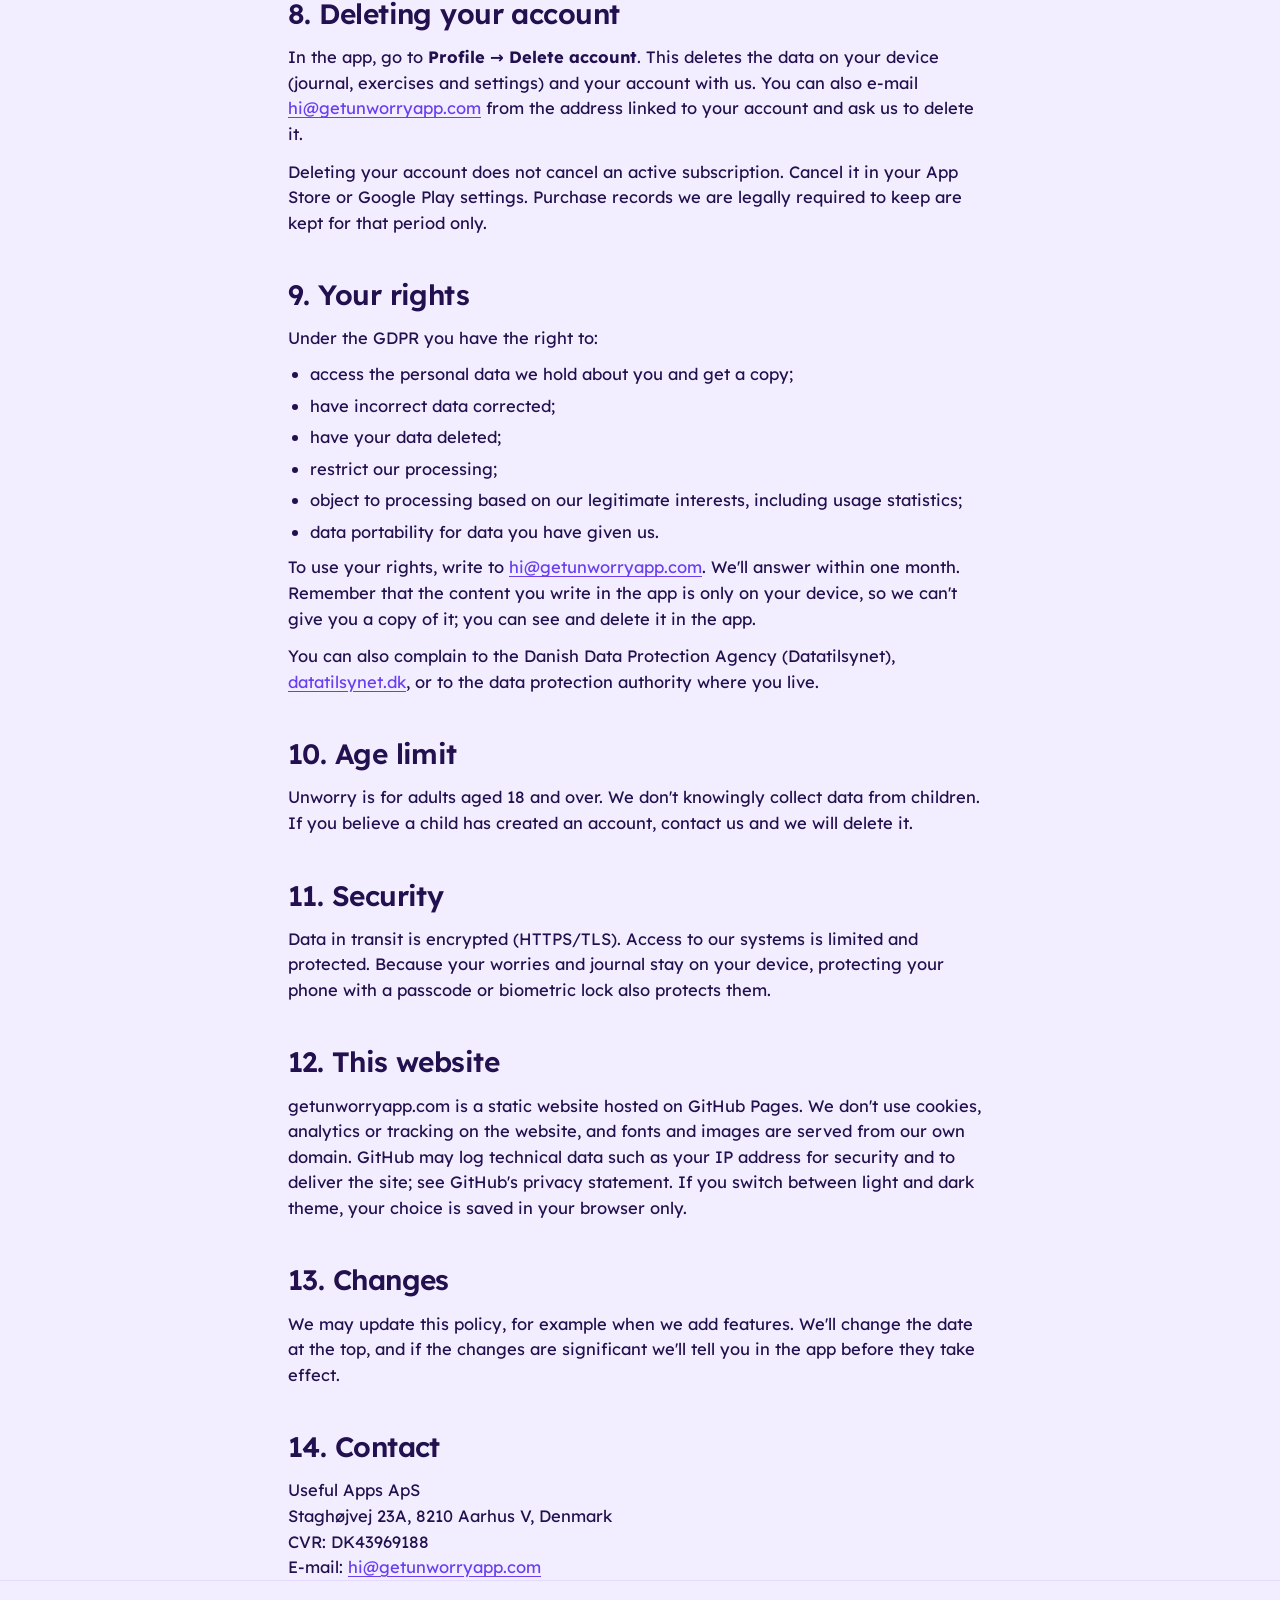
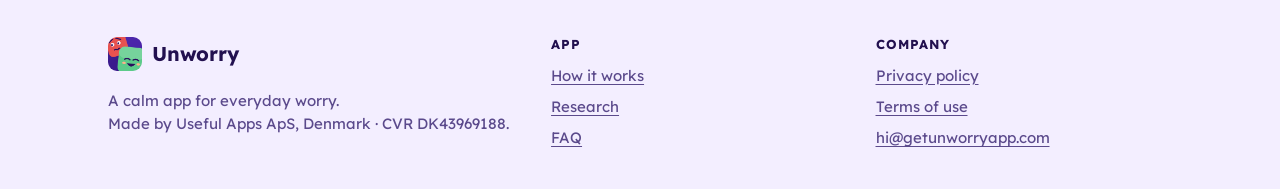
==== commit 13008fa4: "Add company address and CVR to legal pages and footer Co-Authored-By: Claude Opus 5.5 <noreply@anthr" ====
--- a/privacy/index.html
+++ b/privacy/index.html
@@ -31,8 +31,7 @@
 <body>
 <!--
   NOTE FOR THE OWNER: This privacy policy was drafted from what the app's code does (November 2026).
-  It is not legal advice. Have it reviewed by a lawyer before launch, and add the company's CVR number
-  and postal address in section 1. Re-check it whenever data handling in the app changes.
+  It is not legal advice. Have it reviewed by a lawyer before launch, and re-check it whenever data handling in the app changes.
 -->
 <a class="skip" href="#main">Skip to content</a>
 
@@ -96,7 +95,7 @@
   </nav>
 
   <h2 id="who">1. Who we are</h2>
-  <p>Unworry is published by Useful Apps ApS, a company registered in Denmark ("we", "us"). We are the data controller for the personal data described in this policy.</p>
+  <p>Unworry is published by Useful Apps ApS, Staghøjvej 23A, 8210 Aarhus V, Denmark, CVR DK43969188 ("we", "us"). We are the data controller for the personal data described in this policy.</p>
   <p>Contact: <a href="mailto:hi@getunworryapp.com">hi@getunworryapp.com</a></p>
   <p>This policy covers the Unworry app for iOS and Android and the website getunworryapp.com.</p>
 
@@ -205,7 +204,7 @@
   <p>We may update this policy, for example when we add features. We'll change the date at the top, and if the changes are significant we'll tell you in the app before they take effect.</p>
 
   <h2 id="contact">14. Contact</h2>
-  <p>Useful Apps ApS, Denmark<br>E-mail: <a href="mailto:hi@getunworryapp.com">hi@getunworryapp.com</a></p>
+  <p>Useful Apps ApS<br>Staghøjvej 23A, 8210 Aarhus V, Denmark<br>CVR: DK43969188<br>E-mail: <a href="mailto:hi@getunworryapp.com">hi@getunworryapp.com</a></p>
 </article>
 </main>
 
@@ -214,7 +213,7 @@
     <div class="footer-grid">
       <div>
         <a class="brand" href="/"><img src="/assets/img/icon-128.png" alt="" width="34" height="34" loading="lazy">Unworry</a>
-        <p style="margin-top:12px">A calm app for everyday worry.<br>Made by Useful Apps ApS, Denmark.</p>
+        <p style="margin-top:12px">A calm app for everyday worry.<br>Made by Useful Apps ApS, Denmark · CVR DK43969188.</p>
       </div>
       <div>
         <h2>App</h2>
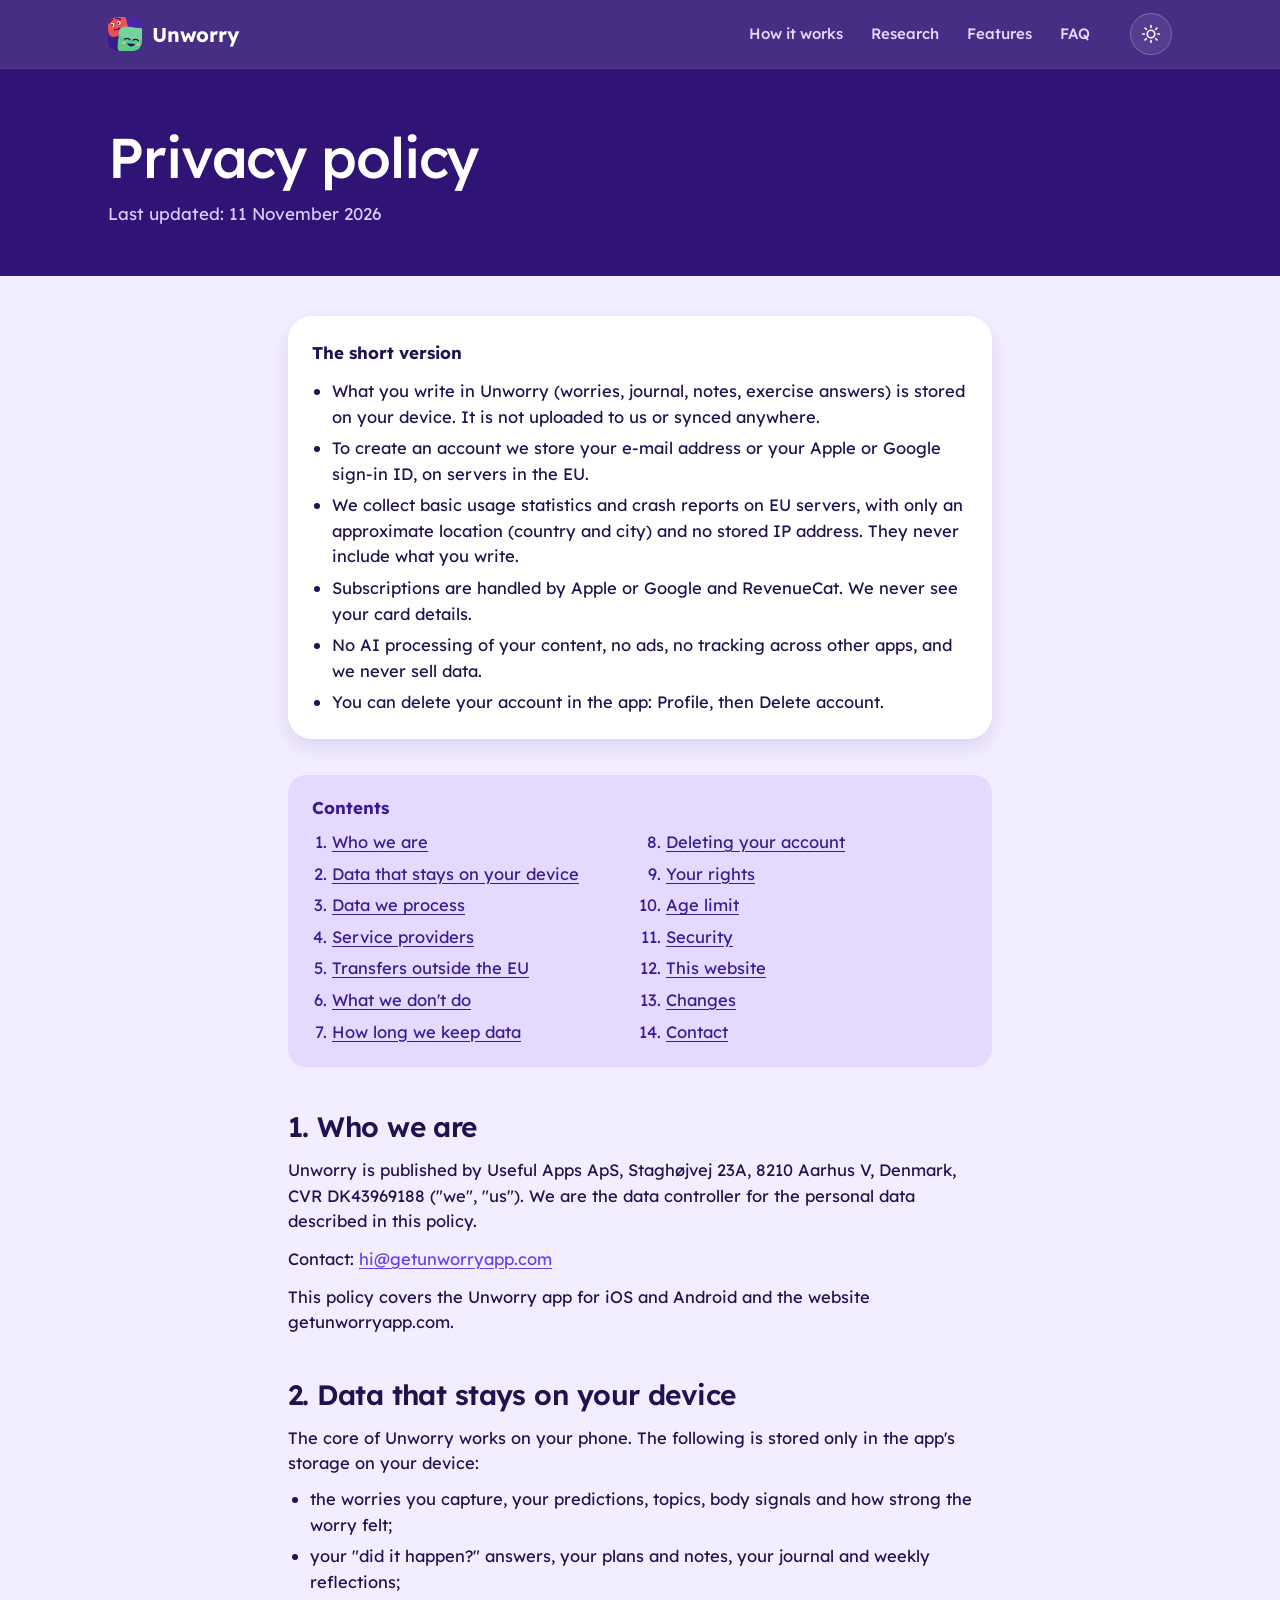
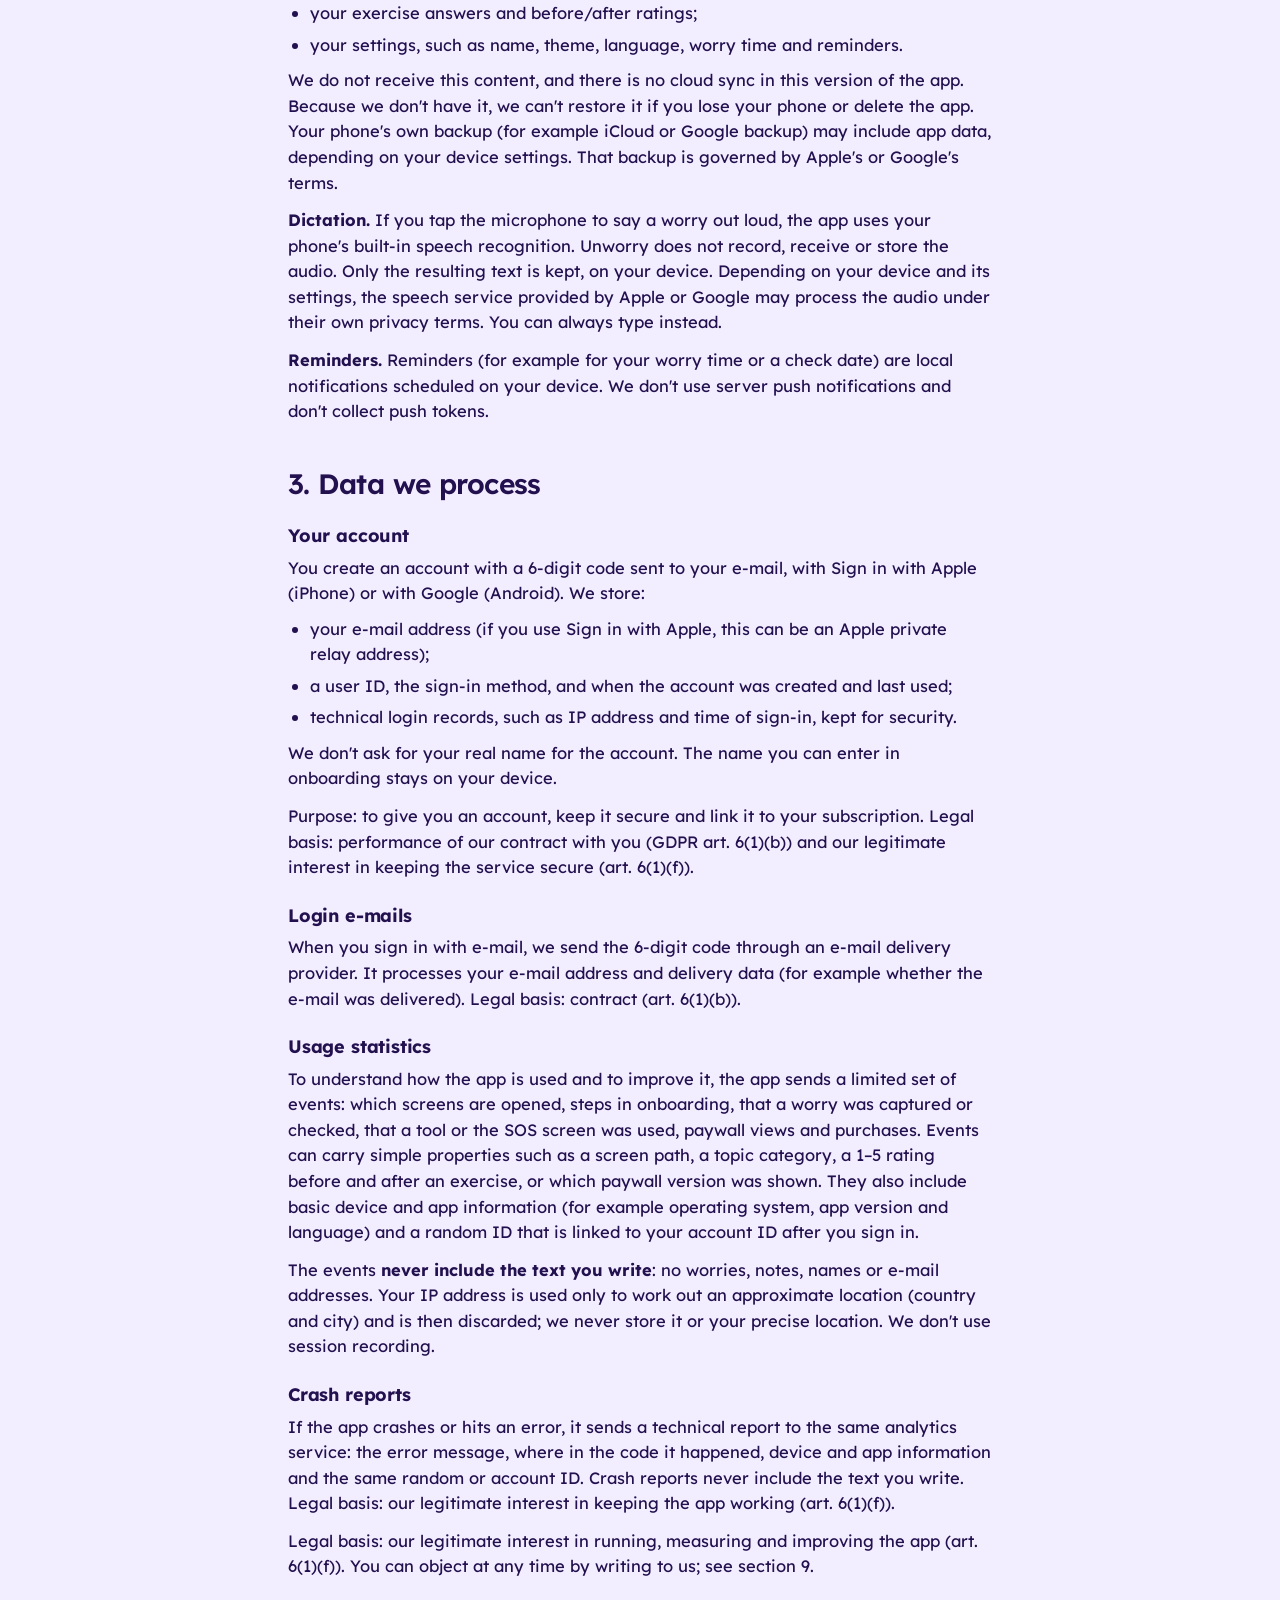
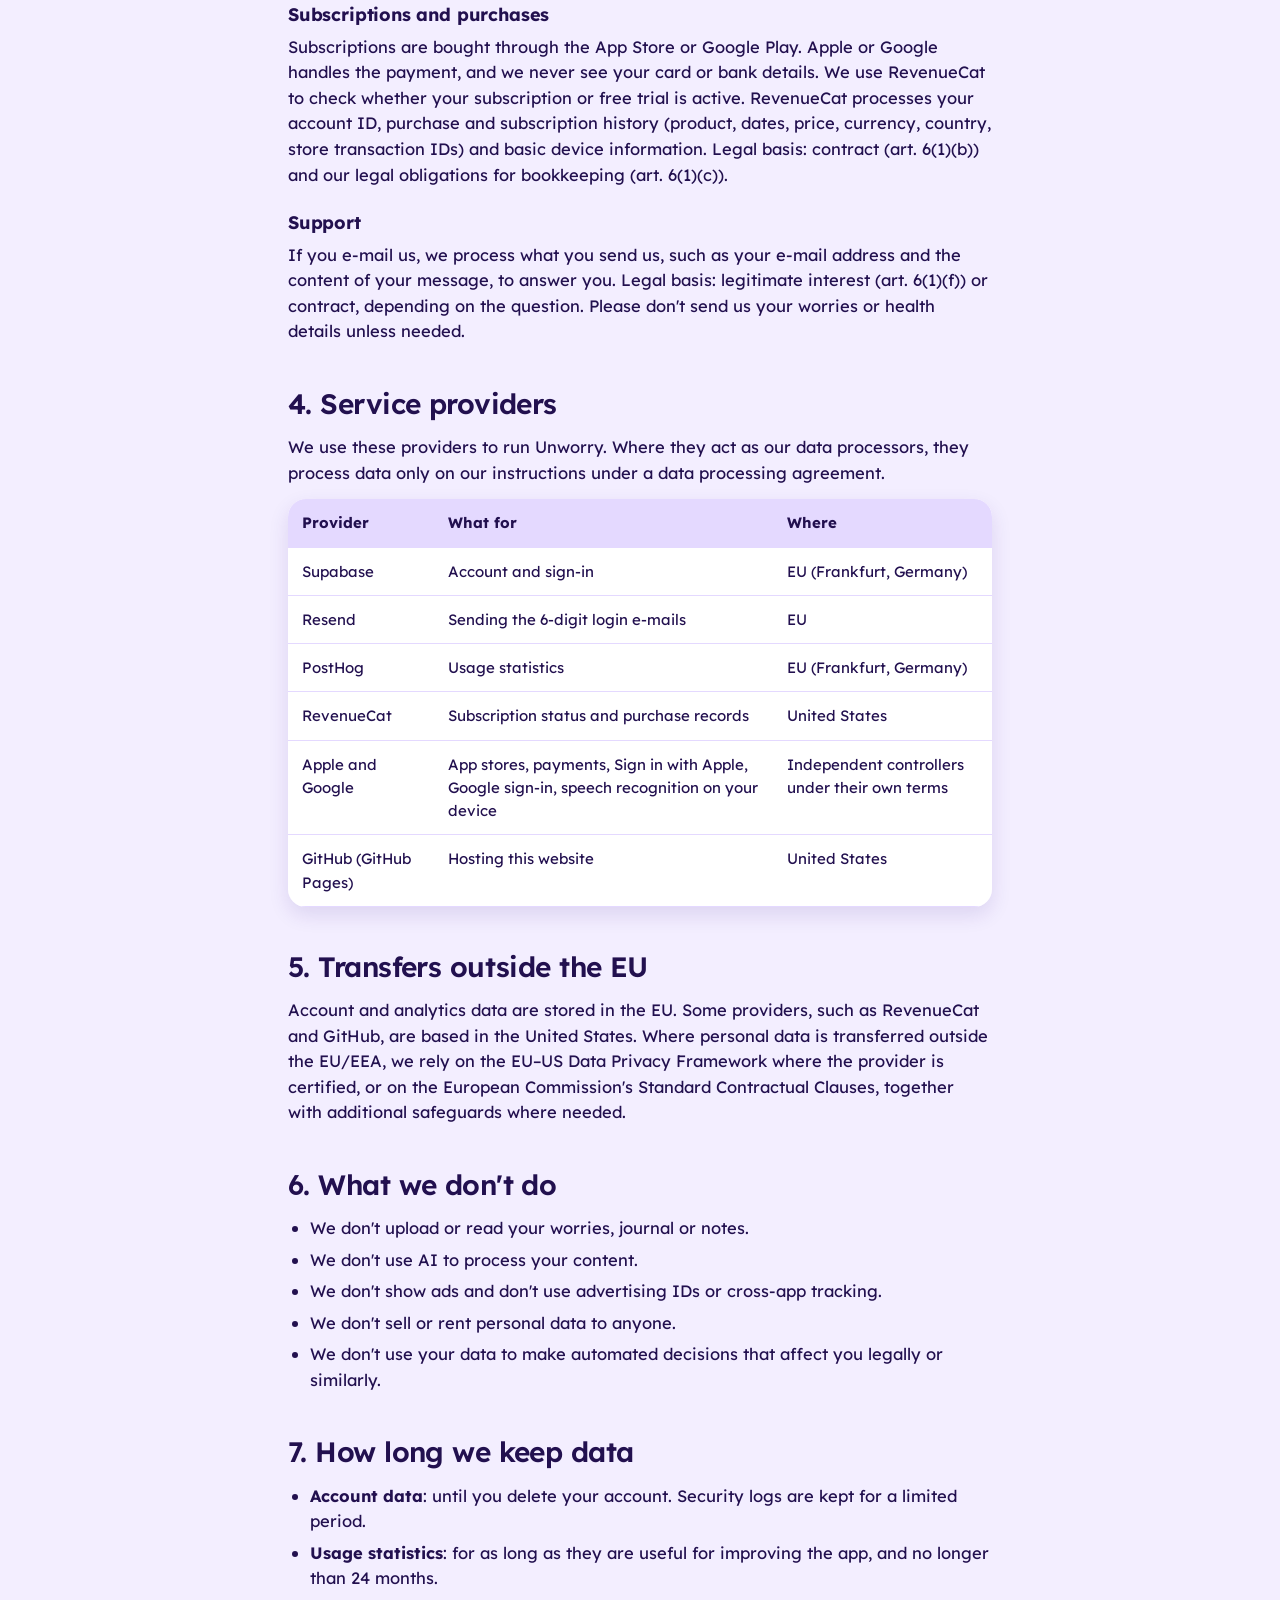
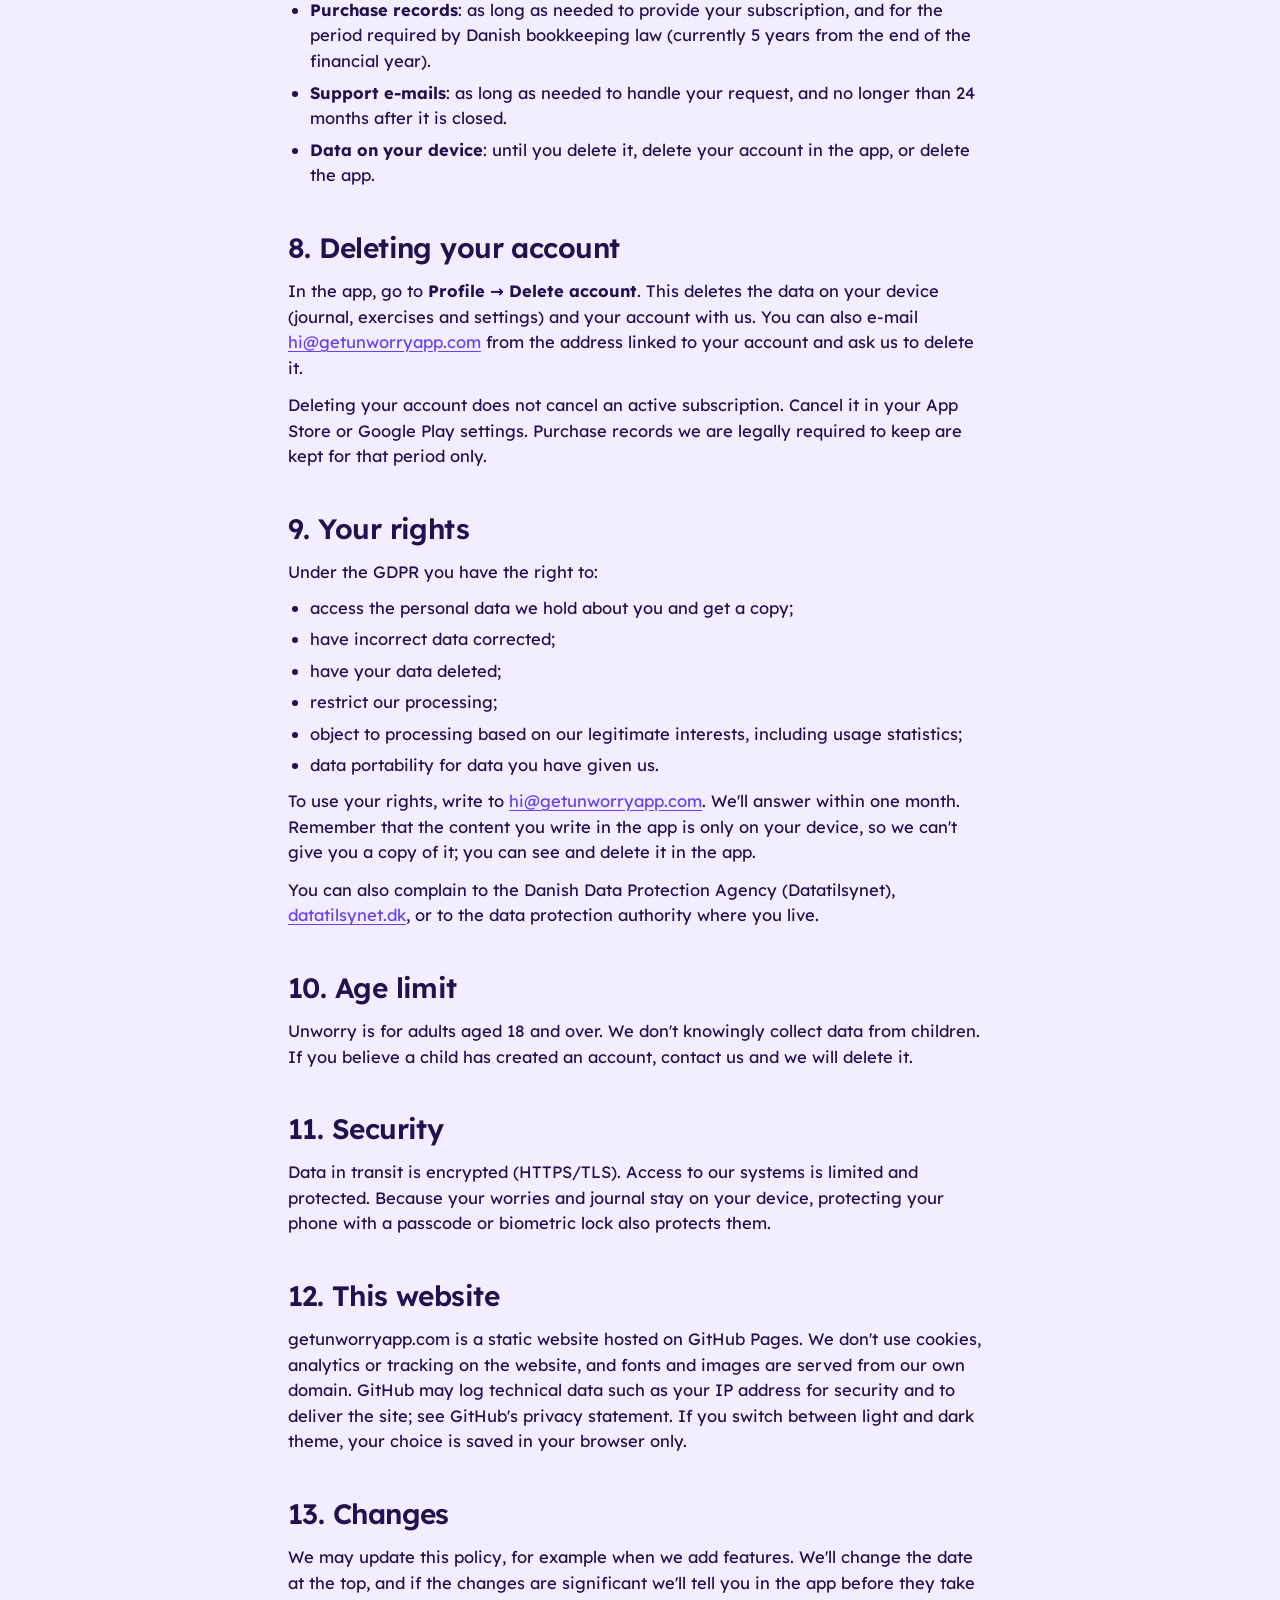
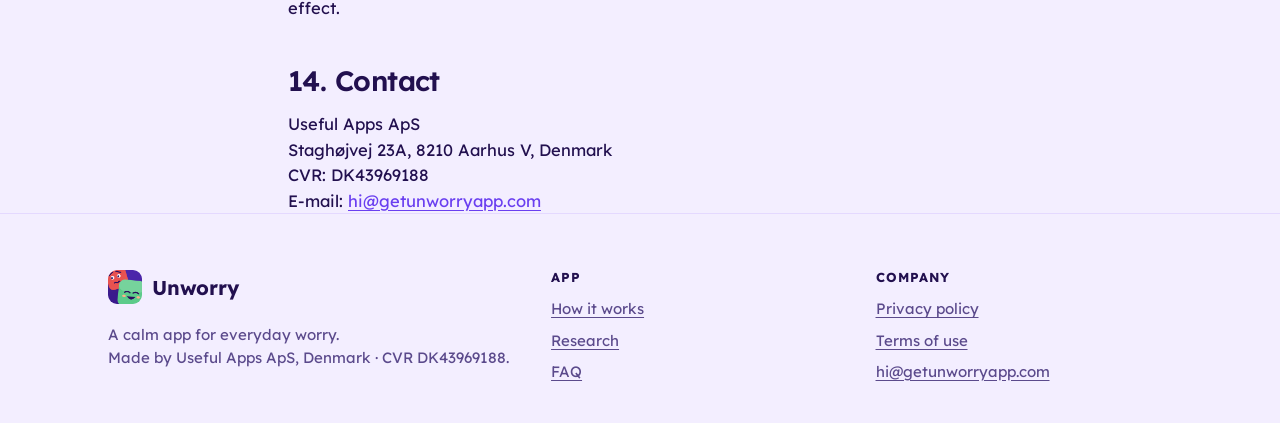
==== commit 3d8d88f1: "Privacy policy: approximate location from IP and crash reports Co-Authored-By: Claude Opus 5.5 <nore" ====
--- a/privacy/index.html
+++ b/privacy/index.html
@@ -67,7 +67,7 @@
     <ul>
       <li>What you write in Unworry (worries, journal, notes, exercise answers) is stored on your device. It is not uploaded to us or synced anywhere.</li>
       <li>To create an account we store your e-mail address or your Apple or Google sign-in ID, on servers in the EU.</li>
-      <li>We collect basic usage statistics on EU servers, with IP addresses anonymised. They never include what you write.</li>
+      <li>We collect basic usage statistics and crash reports on EU servers, with only an approximate location (country and city) and no stored IP address. They never include what you write.</li>
       <li>Subscriptions are handled by Apple or Google and RevenueCat. We never see your card details.</li>
       <li>No AI processing of your content, no ads, no tracking across other apps, and we never sell data.</li>
       <li>You can delete your account in the app: Profile, then Delete account.</li>
@@ -128,7 +128,9 @@
 
   <h3>Usage statistics</h3>
   <p>To understand how the app is used and to improve it, the app sends a limited set of events: which screens are opened, steps in onboarding, that a worry was captured or checked, that a tool or the SOS screen was used, paywall views and purchases. Events can carry simple properties such as a screen path, a topic category, a 1–5 rating before and after an exercise, or which paywall version was shown. They also include basic device and app information (for example operating system, app version and language) and a random ID that is linked to your account ID after you sign in.</p>
-  <p>The events <strong>never include the text you write</strong>: no worries, notes, names or e-mail addresses. IP addresses are anonymised. We don't use session recording.</p>
+  <p>The events <strong>never include the text you write</strong>: no worries, notes, names or e-mail addresses. Your IP address is used only to work out an approximate location (country and city) and is then discarded; we never store it or your precise location. We don't use session recording.</p>
+  <h3>Crash reports</h3>
+  <p>If the app crashes or hits an error, it sends a technical report to the same analytics service: the error message, where in the code it happened, device and app information and the same random or account ID. Crash reports never include the text you write. Legal basis: our legitimate interest in keeping the app working (art. 6(1)(f)).</p>
   <p>Legal basis: our legitimate interest in running, measuring and improving the app (art. 6(1)(f)). You can object at any time by writing to us; see section 9.</p>
 
   <h3>Subscriptions and purchases</h3>
